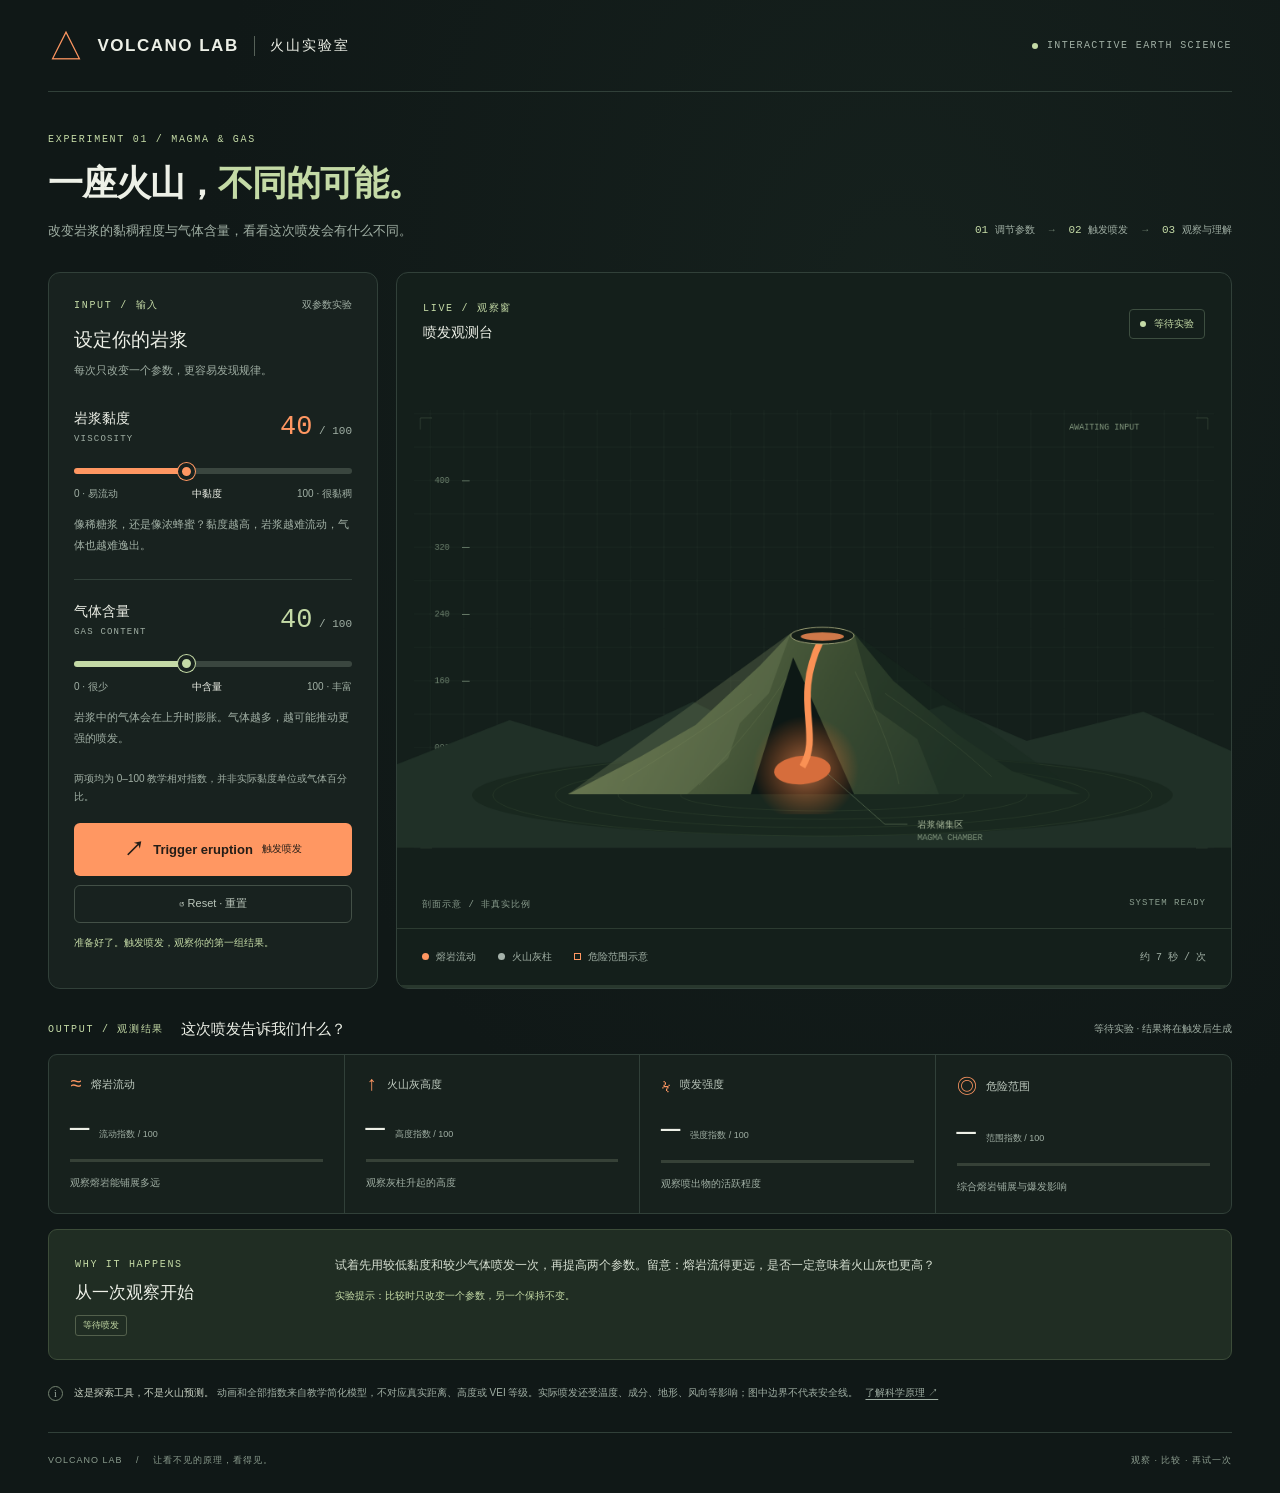
==== volcano-lab/index.html @ 0335bee0 "Add Volcano Lab prototype" ====
<!doctype html>
<html lang="zh-CN">
<head>
  <meta charset="utf-8">
  <meta name="viewport" content="width=device-width, initial-scale=1">
  <meta name="theme-color" content="#101817">
  <meta name="description" content="调节岩浆黏度与气体含量，观察一次属于你的火山实验。">
  <title>Volcano Lab｜火山实验室</title>
  <link rel="stylesheet" href="styles.css">
  <script src="js/model.js" defer></script>
  <script src="js/scene.js" defer></script>
  <script src="js/app.js" defer></script>
</head>
<body>
  <div class="shell">
    <header class="header">
      <a class="brand" href="./index.html" aria-label="Volcano Lab 首页"><span class="brand-icon" aria-hidden="true">△</span> VOLCANO LAB<span class="brand-divider"></span><span class="brand-cn">火山实验室</span></a>
      <span class="header-note"><i></i> INTERACTIVE EARTH SCIENCE</span>
    </header>
    <main>
      <section class="intro" aria-labelledby="page-title">
        <div><p class="eyebrow">EXPERIMENT 01 / MAGMA & GAS</p><h1 id="page-title">一座火山，<span>不同的可能。</span></h1><p class="lead">改变岩浆的黏稠程度与气体含量，看看这次喷发会有什么不同。</p></div>
        <p class="intro-index"><span>01</span> 调节参数 <b>→</b> <span>02</span> 触发喷发 <b>→</b> <span>03</span> 观察与理解</p>
      </section>
      <div class="lab-grid">
        <section class="controls panel" aria-labelledby="controls-title">
          <div class="section-heading"><span class="eyebrow">INPUT / 输入</span><span class="tiny">双参数实验</span></div>
          <h2 id="controls-title">设定你的岩浆</h2>
          <p class="control-intro">每次只改变一个参数，更容易发现规律。</p>
          <div class="parameter">
            <div class="parameter-top"><label for="viscosity">岩浆黏度 <small>VISCOSITY</small></label><output id="viscosity-value" for="viscosity">40<span> / 100</span></output></div>
            <input id="viscosity" type="range" min="0" max="100" step="1" value="40" aria-describedby="viscosity-help viscosity-scale">
            <div class="range-labels" id="viscosity-scale"><span>0 · 易流动</span><strong id="viscosity-level">中黏度</strong><span>100 · 很黏稠</span></div>
            <p class="help" id="viscosity-help">像稀糖浆，还是像浓蜂蜜？黏度越高，岩浆越难流动，气体也越难逸出。</p>
          </div>
          <div class="parameter gas-parameter">
            <div class="parameter-top"><label for="gas">气体含量 <small>GAS CONTENT</small></label><output id="gas-value" for="gas">40<span> / 100</span></output></div>
            <input id="gas" type="range" min="0" max="100" step="1" value="40" aria-describedby="gas-help gas-scale">
            <div class="range-labels" id="gas-scale"><span>0 · 很少</span><strong id="gas-level">中含量</strong><span>100 · 丰富</span></div>
            <p class="help" id="gas-help">岩浆中的气体会在上升时膨胀。气体越多，越可能推动更强的喷发。</p>
          </div>
          <p class="scale-note">两项均为 0–100 教学相对指数，并非实际黏度单位或气体百分比。</p>
          <div class="actions"><button id="trigger" class="trigger" type="button" aria-disabled="false"><span aria-hidden="true">↗</span> Trigger eruption <small>触发喷发</small></button><button id="reset" class="reset" type="button"><span aria-hidden="true">↺</span> Reset · 重置</button></div>
          <p id="notice" class="notice" role="status" aria-live="polite" aria-atomic="true">准备好了。触发喷发，观察你的第一组结果。</p>
        </section>
        <section class="observatory panel" aria-labelledby="scene-title">
          <div class="scene-top"><div><span class="eyebrow">LIVE / 观察窗</span><h2 id="scene-title">喷发观测台</h2></div><span id="phase" class="phase"><i></i> 等待实验</span></div>
          <div class="scene-frame"><canvas id="volcano" width="1000" height="580" role="img" aria-label="火山示意图。尚未喷发；触发后将在下方显示文字结果。">火山动画需要支持 Canvas 的浏览器；实验结果也会以文字显示。</canvas><div class="scene-caption"><span>剖面示意 / 非真实比例</span><span id="scene-state">SYSTEM READY</span></div></div>
          <div class="scene-legend"><span><i class="key lava-key"></i> 熔岩流动</span><span><i class="key ash-key"></i> 火山灰柱</span><span><i class="key risk-key"></i> 危险范围示意</span><span class="duration">约 7 秒 / 次</span></div>
          <div class="progress-track" role="progressbar" aria-label="喷发进度" aria-valuemin="0" aria-valuemax="100" aria-valuenow="0" id="progress"><span></span></div>
        </section>
      </div>
      <section class="results" aria-labelledby="results-title">
        <div class="results-heading"><div class="section-heading"><span class="eyebrow">OUTPUT / 观测结果</span><h2 id="results-title">这次喷发告诉我们什么？</h2></div><p id="result-context">等待实验 · 结果将在触发后生成</p></div>
        <div class="metrics">
          <article class="metric"><span class="metric-label"><i class="metric-symbol">≈</i> 熔岩流动</span><p><strong id="flow-result">—</strong><span id="flow-unit">流动指数 / 100</span></p><div class="meter"><span id="flow-meter"></span></div><small id="flow-description">观察熔岩能铺展多远</small></article>
          <article class="metric"><span class="metric-label"><i class="metric-symbol">↑</i> 火山灰高度</span><p><strong id="ash-result">—</strong><span>高度指数 / 100</span></p><div class="meter"><span id="ash-meter"></span></div><small id="ash-description">观察灰柱升起的高度</small></article>
          <article class="metric"><span class="metric-label"><i class="metric-symbol">ϟ</i> 喷发强度</span><p><strong id="intensity-result">—</strong><span>强度指数 / 100</span></p><div class="meter"><span id="intensity-meter"></span></div><small id="intensity-description">观察喷出物的活跃程度</small></article>
          <article class="metric"><span class="metric-label"><i class="metric-symbol">◎</i> 危险范围</span><p><strong id="hazard-result">—</strong><span>范围指数 / 100</span></p><div class="meter"><span id="hazard-meter"></span></div><small id="hazard-description">综合熔岩铺展与爆发影响</small></article>
        </div>
        <article class="explanation" aria-labelledby="explanation-title"><div class="explanation-label"><span class="eyebrow">WHY IT HAPPENS</span><h3 id="explanation-title">从一次观察开始</h3><span id="style-badge" class="style-badge">等待喷发</span></div><div class="explanation-copy"><p id="explanation-text">试着先用较低黏度和较少气体喷发一次，再提高两个参数。留意：熔岩流得更远，是否一定意味着火山灰也更高？</p><p id="next-experiment" class="next-experiment">实验提示：比较时只改变一个参数，另一个保持不变。</p></div></article>
      </section>
      <aside class="model-note"><span class="note-icon" aria-hidden="true">i</span><p><strong>这是探索工具，不是火山预测。</strong> 动画和全部指数来自教学简化模型，不对应真实距离、高度或 VEI 等级。实际喷发还受温度、成分、地形、风向等影响；图中边界不代表安全线。<a href="https://www.usgs.gov/faqs/how-do-volcanoes-erupt" target="_blank" rel="noopener noreferrer">了解科学原理 ↗</a></p></aside>
      <noscript><p class="noscript">请启用 JavaScript 后进行实验。此页面无需联网或安装依赖。</p></noscript>
    </main>
    <footer><span>VOLCANO LAB <span class="footer-dot">/</span> 让看不见的原理，看得见。</span><span>观察 · 比较 · 再试一次</span></footer>
  </div>
</body>
</html>
---- volcano-lab/styles.css ----
@charset "UTF-8";
:root{color-scheme:dark;--bg:#101817;--panel:#18221f;--border:#314039;--text:#edf0e7;--muted:#a0afa4;--orange:#ff9762;--green:#c4daa6;--mono:Consolas,"SFMono-Regular",monospace;font-family:Inter,"Segoe UI","Microsoft YaHei",sans-serif;color:var(--text);background:var(--bg)}
*{box-sizing:border-box}body{margin:0;background:radial-gradient(ellipse at 70% 20%,#20322955,transparent 55%)}button,input,a{-webkit-tap-highlight-color:transparent}button,input{font:inherit}button{cursor:pointer}a{color:inherit}button:focus-visible,input:focus-visible,a:focus-visible{outline:3px solid var(--green);outline-offset:5px}.shell{max-width:1440px;margin:auto;padding:0 48px}.header{height:92px;display:flex;align-items:center;justify-content:space-between;border-bottom:1px solid var(--border)}.brand{text-decoration:none;display:flex;align-items:center;gap:12px;font-size:17px;letter-spacing:1.5px;font-weight:750}.brand-icon{font-size:36px;color:var(--orange);font-weight:400;line-height:1}.brand-divider{height:20px;width:1px;background:#566158;margin:0 3px}.brand-cn{font-size:14px;font-weight:400;letter-spacing:2px}.header-note{font:10px var(--mono);letter-spacing:1.4px;color:var(--muted);display:flex;align-items:center;gap:9px}.header-note i,.phase i{width:6px;height:6px;background:var(--green);border-radius:50%;display:inline-block}.intro{padding:42px 0 30px;display:flex;justify-content:space-between;align-items:flex-end;gap:20px}.eyebrow{font:10px var(--mono);letter-spacing:1.7px;color:var(--green);margin:0}h1{font-size:clamp(27px,2.7vw,39px);font-weight:600;letter-spacing:-1px;margin:16px 0 12px}h1 span{color:var(--green)}.lead{font-size:13px;color:var(--muted);margin:0;line-height:1.8}.intro-index{white-space:nowrap;font-size:10px;color:var(--muted);margin:0 0 5px}.intro-index span{font:11px var(--mono);color:var(--green);margin-right:4px}.intro-index b{font-weight:400;margin:0 9px;color:#6a7c6c}.lab-grid{display:grid;grid-template-columns:330px minmax(0,1fr);gap:18px}.panel{border:1px solid var(--border);border-radius:12px;background:var(--panel);overflow:hidden}.controls{padding:25px 25px 18px}.section-heading{display:flex;justify-content:space-between;align-items:center;gap:12px}.tiny{font-size:10px;color:var(--muted)}h2{font-size:19px;font-weight:550;margin:15px 0 8px}.control-intro{font-size:11px;color:var(--muted);line-height:1.7;margin:0}.parameter{margin-top:30px}.parameter-top{display:flex;justify-content:space-between;align-items:center;gap:10px}label{font-size:14px}label small{display:block;font:9px var(--mono);letter-spacing:1.2px;color:var(--muted);margin-top:6px}output{font:27px var(--mono);color:var(--orange)}output span{font-size:11px;color:var(--muted)}input[type=range]{width:100%;height:6px;appearance:none;background:linear-gradient(to right,var(--orange) 0%,var(--orange) var(--value,40%),#3a463f var(--value,40%),#3a463f 100%);border-radius:10px;display:block;margin:24px 0 13px;cursor:pointer}input[type=range]::-webkit-slider-thumb{appearance:none;width:17px;height:17px;border:4px solid var(--panel);border-radius:50%;background:var(--orange);box-shadow:0 0 0 1px var(--orange)}input[type=range]::-moz-range-thumb{width:10px;height:10px;border:3px solid var(--panel);border-radius:50%;background:var(--orange);box-shadow:0 0 0 1px var(--orange)}.range-labels{display:flex;justify-content:space-between;gap:5px;font-size:10px;color:var(--muted)}.range-labels strong{font-weight:400;color:var(--text)}.help{font-size:11px;line-height:1.9;color:var(--muted);margin:13px 0 0}.gas-parameter{padding-top:23px;margin-top:23px;border-top:1px solid var(--border)}.gas-parameter output{color:var(--green)}.gas-parameter input{background:linear-gradient(to right,var(--green) 0%,var(--green) var(--value,40%),#3a463f var(--value,40%),#3a463f 100%)}.gas-parameter input::-webkit-slider-thumb{background:var(--green);box-shadow:0 0 0 1px var(--green)}.gas-parameter input::-moz-range-thumb{background:var(--green);box-shadow:0 0 0 1px var(--green)}input:disabled{opacity:.55;cursor:not-allowed}.scale-note{font-size:10px;color:var(--muted);line-height:1.8;margin:21px 0 17px}.actions{display:grid;gap:9px}.trigger{display:flex;align-items:center;justify-content:center;gap:9px;padding:13px 9px;border:0;border-radius:6px;background:var(--orange);color:#241d17;font-size:13px;font-weight:650;min-height:46px;transition:background .2s}.trigger:hover{background:#ffad83}.trigger>span{font-size:20px}.trigger small{font-size:10px;font-weight:500}.trigger[aria-disabled=true]{background:#5b5747;color:#ede6ce;cursor:wait}.reset{background:transparent;border:1px solid #435047;border-radius:6px;color:#bac6bb;padding:10px;font-size:11px;min-height:38px}.reset:hover{background:#24332b}.notice{font-size:10px;line-height:1.8;min-height:36px;color:var(--green);margin:11px 0 0}.observatory{display:flex;flex-direction:column;background:#141f1b}.scene-top{padding:24px 26px 0;display:flex;justify-content:space-between;align-items:center;gap:12px}.scene-top h2{font-size:14px;margin-top:9px}.phase{display:flex;align-items:center;gap:8px;font-size:10px;padding:7px 10px;border:1px solid #3d4e40;border-radius:4px;color:var(--green);white-space:nowrap}.phase.running{color:var(--orange);border-color:#79563e}.phase.running i{background:var(--orange)}.scene-frame{position:relative;flex:1;display:flex;align-items:center;min-height:355px;overflow:hidden}canvas{width:100%;height:auto;display:block;aspect-ratio:1000/580}.scene-caption{position:absolute;bottom:17px;left:25px;right:25px;display:flex;justify-content:space-between;gap:10px;font:9px var(--mono);letter-spacing:1px;color:#8a9d8e;pointer-events:none}.scene-legend{display:flex;gap:22px;align-items:center;padding:21px 25px;border-top:1px solid #2c3b31;font-size:10px;color:var(--muted);flex-wrap:wrap}.scene-legend>span{display:flex;align-items:center;gap:7px}.key{width:7px;height:7px;background:var(--orange);border-radius:50%}.ash-key{background:#a5b2aa}.risk-key{border:1px solid var(--orange);background:transparent;border-radius:0}.scene-legend .duration{margin-left:auto;font:10px var(--mono)}.progress-track{height:3px;background:#28372d}.progress-track>span{display:block;background:var(--orange);height:100%;width:0}.results{margin-top:31px}.results-heading{display:flex;align-items:center;justify-content:space-between;gap:16px;margin-bottom:15px}.results-heading .section-heading{gap:17px}.results-heading h2{font-size:15px;margin:0}.results-heading>p{font-size:10px;color:var(--muted);margin:0}.metrics{display:grid;grid-template-columns:repeat(4,minmax(0,1fr));border:1px solid var(--border);border-radius:9px;overflow:hidden;background:#17211d}.metric{padding:18px 21px;border-right:1px solid var(--border)}.metric:last-child{border-right:0}.metric-label{font-size:11px;color:#bdc9be;display:flex;align-items:center;gap:9px}.metric-symbol{font:20px var(--mono);color:var(--orange);font-style:normal}.metric p{display:flex;align-items:baseline;gap:11px;margin:14px 0 12px}.metric p strong{font:32px var(--mono);letter-spacing:-1px}.metric p span{font-size:9px;color:var(--muted)}.meter{height:3px;background:#364137;margin-bottom:10px}.meter>span{height:100%;display:block;background:var(--green);width:0;transition:width .5s}.metric:first-child .meter>span{background:var(--orange)}.metric small{font-size:10px;color:var(--muted);line-height:1.7}.explanation{display:grid;grid-template-columns:235px 1fr;padding:23px 26px;background:#202d23;border:1px solid #3c4c39;border-radius:9px;gap:25px;margin-top:15px}.explanation h3{font-size:17px;font-weight:500;margin:10px 0}.style-badge{font-size:9px;border:1px solid #53604c;color:var(--green);padding:3px 7px;display:inline-block;border-radius:3px}.explanation-copy p{font-size:12px;line-height:2;margin:0;color:#d7e0d2}.explanation-copy .next-experiment{font-size:10px;color:var(--green);margin-top:9px}.model-note{display:flex;align-items:flex-start;gap:11px;margin:23px 0 30px;color:var(--muted)}.note-icon{display:inline-flex;align-items:center;justify-content:center;width:15px;height:15px;border:1px solid #738270;border-radius:50%;font:10px Georgia;flex-shrink:0;margin-top:3px}.model-note p{font-size:10px;line-height:1.9;margin:0}.model-note strong{font-weight:500;color:#cad3c5}.model-note a{text-underline-offset:3px;white-space:nowrap;margin-left:7px}footer{display:flex;justify-content:space-between;gap:20px;border-top:1px solid var(--border);padding:21px 0 28px;font-size:9px;letter-spacing:1px;color:#8b9c8e}.footer-dot{margin:0 10px}.noscript{padding:15px;color:var(--orange)}
@media(min-width:1450px){.intro{padding-top:50px}.lab-grid{grid-template-columns:345px minmax(0,1fr)}}
@media(max-width:1100px){.shell{padding:0 28px}.intro{display:block}.intro-index{margin-top:20px}.lab-grid{grid-template-columns:310px minmax(0,1fr)}.scene-legend{gap:12px;padding:18px}.scene-legend .duration{display:none}.results-heading{align-items:flex-start}.results-heading .section-heading{display:block}.results-heading h2{margin-top:8px}.metric{padding:17px 15px}.metric p{gap:7px;flex-wrap:wrap}.metric p span{font-size:8px}}
@media(max-width:760px){.shell{padding:0 18px}.header{height:74px}.header-note{display:none}.brand{font-size:14px;gap:8px}.brand-cn{font-size:12px}.intro{padding:28px 0 24px}h1{font-size:29px}.lead{font-size:12px}.lab-grid{grid-template-columns:1fr}.controls{padding:23px}.parameter{margin-top:25px}.scene-top{padding:22px 20px 0}.scene-frame{min-height:255px}.scene-caption{left:18px;right:18px;font-size:8px;bottom:10px}.metrics{grid-template-columns:1fr 1fr}.metric:nth-child(2){border-right:0}.metric:nth-child(-n+2){border-bottom:1px solid var(--border)}.metric p span{font-size:9px}.results-heading{display:block}.results-heading>p{margin-top:10px}.explanation{grid-template-columns:1fr;gap:15px;padding:22px}.explanation h3{display:inline-block;margin-right:10px}.explanation-label .eyebrow{display:block}.scene-legend{gap:16px;font-size:9px}footer{font-size:8px;letter-spacing:0}footer>span:last-child{display:none}.intro-index{font-size:9px}.intro-index b{margin:0 7px}}
@media(prefers-reduced-motion:reduce){*,*::before,*::after{scroll-behavior:auto!important;transition:none!important}}
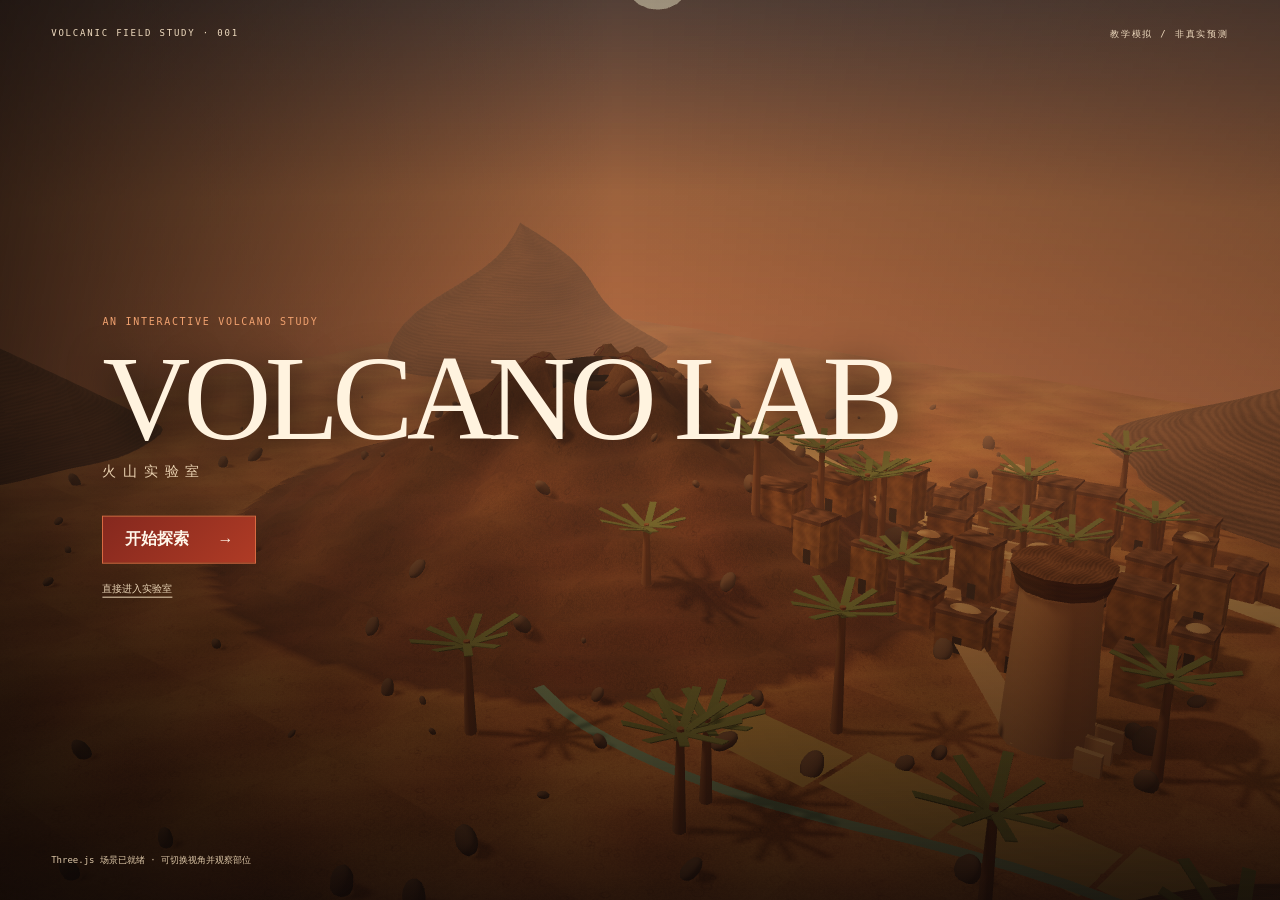
==== commit d532258c: "Fix eruption controls and refine Volcano Lab 3D scene" ====
--- a/volcano-lab/index.html
+++ b/volcano-lab/index.html
@@ -3,67 +3,33 @@
 <head>
   <meta charset="utf-8">
   <meta name="viewport" content="width=device-width, initial-scale=1">
-  <meta name="theme-color" content="#101817">
-  <meta name="description" content="调节岩浆黏度与气体含量，观察一次属于你的火山实验。">
-  <title>Volcano Lab｜火山实验室</title>
-  <link rel="stylesheet" href="styles.css">
+  <meta name="theme-color" content="#191817">
+  <meta name="description" content="调节岩浆黏度与气体含量，观察火山喷发的不同可能。">
+  <title>VOLCANO LAB｜火山实验室</title>
+  <link rel="stylesheet" href="styles-v2.css">
+  <link rel="stylesheet" href="cinematic-v2.css">
+  <script src="../three.min.js" defer></script>
   <script src="js/model.js" defer></script>
   <script src="js/scene.js" defer></script>
-  <script src="js/app.js" defer></script>
+  <script src="js/three-scene.js" defer></script>
+  <script src="js/observer.js" defer></script>
+  <script src="js/story-v2.js" defer></script>
 </head>
-<body>
-  <div class="shell">
-    <header class="header">
-      <a class="brand" href="./index.html" aria-label="Volcano Lab 首页"><span class="brand-icon" aria-hidden="true">△</span> VOLCANO LAB<span class="brand-divider"></span><span class="brand-cn">火山实验室</span></a>
-      <span class="header-note"><i></i> INTERACTIVE EARTH SCIENCE</span>
-    </header>
-    <main>
-      <section class="intro" aria-labelledby="page-title">
-        <div><p class="eyebrow">EXPERIMENT 01 / MAGMA & GAS</p><h1 id="page-title">一座火山，<span>不同的可能。</span></h1><p class="lead">改变岩浆的黏稠程度与气体含量，看看这次喷发会有什么不同。</p></div>
-        <p class="intro-index"><span>01</span> 调节参数 <b>→</b> <span>02</span> 触发喷发 <b>→</b> <span>03</span> 观察与理解</p>
-      </section>
-      <div class="lab-grid">
-        <section class="controls panel" aria-labelledby="controls-title">
-          <div class="section-heading"><span class="eyebrow">INPUT / 输入</span><span class="tiny">双参数实验</span></div>
-          <h2 id="controls-title">设定你的岩浆</h2>
-          <p class="control-intro">每次只改变一个参数，更容易发现规律。</p>
-          <div class="parameter">
-            <div class="parameter-top"><label for="viscosity">岩浆黏度 <small>VISCOSITY</small></label><output id="viscosity-value" for="viscosity">40<span> / 100</span></output></div>
-            <input id="viscosity" type="range" min="0" max="100" step="1" value="40" aria-describedby="viscosity-help viscosity-scale">
-            <div class="range-labels" id="viscosity-scale"><span>0 · 易流动</span><strong id="viscosity-level">中黏度</strong><span>100 · 很黏稠</span></div>
-            <p class="help" id="viscosity-help">像稀糖浆，还是像浓蜂蜜？黏度越高，岩浆越难流动，气体也越难逸出。</p>
-          </div>
-          <div class="parameter gas-parameter">
-            <div class="parameter-top"><label for="gas">气体含量 <small>GAS CONTENT</small></label><output id="gas-value" for="gas">40<span> / 100</span></output></div>
-            <input id="gas" type="range" min="0" max="100" step="1" value="40" aria-describedby="gas-help gas-scale">
-            <div class="range-labels" id="gas-scale"><span>0 · 很少</span><strong id="gas-level">中含量</strong><span>100 · 丰富</span></div>
-            <p class="help" id="gas-help">岩浆中的气体会在上升时膨胀。气体越多，越可能推动更强的喷发。</p>
-          </div>
-          <p class="scale-note">两项均为 0–100 教学相对指数，并非实际黏度单位或气体百分比。</p>
-          <div class="actions"><button id="trigger" class="trigger" type="button" aria-disabled="false"><span aria-hidden="true">↗</span> Trigger eruption <small>触发喷发</small></button><button id="reset" class="reset" type="button"><span aria-hidden="true">↺</span> Reset · 重置</button></div>
-          <p id="notice" class="notice" role="status" aria-live="polite" aria-atomic="true">准备好了。触发喷发，观察你的第一组结果。</p>
-        </section>
-        <section class="observatory panel" aria-labelledby="scene-title">
-          <div class="scene-top"><div><span class="eyebrow">LIVE / 观察窗</span><h2 id="scene-title">喷发观测台</h2></div><span id="phase" class="phase"><i></i> 等待实验</span></div>
-          <div class="scene-frame"><canvas id="volcano" width="1000" height="580" role="img" aria-label="火山示意图。尚未喷发；触发后将在下方显示文字结果。">火山动画需要支持 Canvas 的浏览器；实验结果也会以文字显示。</canvas><div class="scene-caption"><span>剖面示意 / 非真实比例</span><span id="scene-state">SYSTEM READY</span></div></div>
-          <div class="scene-legend"><span><i class="key lava-key"></i> 熔岩流动</span><span><i class="key ash-key"></i> 火山灰柱</span><span><i class="key risk-key"></i> 危险范围示意</span><span class="duration">约 7 秒 / 次</span></div>
-          <div class="progress-track" role="progressbar" aria-label="喷发进度" aria-valuemin="0" aria-valuemax="100" aria-valuenow="0" id="progress"><span></span></div>
-        </section>
-      </div>
-      <section class="results" aria-labelledby="results-title">
-        <div class="results-heading"><div class="section-heading"><span class="eyebrow">OUTPUT / 观测结果</span><h2 id="results-title">这次喷发告诉我们什么？</h2></div><p id="result-context">等待实验 · 结果将在触发后生成</p></div>
-        <div class="metrics">
-          <article class="metric"><span class="metric-label"><i class="metric-symbol">≈</i> 熔岩流动</span><p><strong id="flow-result">—</strong><span id="flow-unit">流动指数 / 100</span></p><div class="meter"><span id="flow-meter"></span></div><small id="flow-description">观察熔岩能铺展多远</small></article>
-          <article class="metric"><span class="metric-label"><i class="metric-symbol">↑</i> 火山灰高度</span><p><strong id="ash-result">—</strong><span>高度指数 / 100</span></p><div class="meter"><span id="ash-meter"></span></div><small id="ash-description">观察灰柱升起的高度</small></article>
-          <article class="metric"><span class="metric-label"><i class="metric-symbol">ϟ</i> 喷发强度</span><p><strong id="intensity-result">—</strong><span>强度指数 / 100</span></p><div class="meter"><span id="intensity-meter"></span></div><small id="intensity-description">观察喷出物的活跃程度</small></article>
-          <article class="metric"><span class="metric-label"><i class="metric-symbol">◎</i> 危险范围</span><p><strong id="hazard-result">—</strong><span>范围指数 / 100</span></p><div class="meter"><span id="hazard-meter"></span></div><small id="hazard-description">综合熔岩铺展与爆发影响</small></article>
-        </div>
-        <article class="explanation" aria-labelledby="explanation-title"><div class="explanation-label"><span class="eyebrow">WHY IT HAPPENS</span><h3 id="explanation-title">从一次观察开始</h3><span id="style-badge" class="style-badge">等待喷发</span></div><div class="explanation-copy"><p id="explanation-text">试着先用较低黏度和较少气体喷发一次，再提高两个参数。留意：熔岩流得更远，是否一定意味着火山灰也更高？</p><p id="next-experiment" class="next-experiment">实验提示：比较时只改变一个参数，另一个保持不变。</p></div></article>
-      </section>
-      <aside class="model-note"><span class="note-icon" aria-hidden="true">i</span><p><strong>这是探索工具，不是火山预测。</strong> 动画和全部指数来自教学简化模型，不对应真实距离、高度或 VEI 等级。实际喷发还受温度、成分、地形、风向等影响；图中边界不代表安全线。<a href="https://www.usgs.gov/faqs/how-do-volcanoes-erupt" target="_blank" rel="noopener noreferrer">了解科学原理 ↗</a></p></aside>
-      <noscript><p class="noscript">请启用 JavaScript 后进行实验。此页面无需联网或安装依赖。</p></noscript>
-    </main>
-    <footer><span>VOLCANO LAB <span class="footer-dot">/</span> 让看不见的原理，看得见。</span><span>观察 · 比较 · 再试一次</span></footer>
-  </div>
+<body class="journey-page">
+  <main class="journey-shell">
+    <section id="opening" class="opening" aria-labelledby="opening-title">
+      <div class="opening-scene scene-frame"><canvas id="opening-volcano" width="1600" height="900" role="img" aria-label="暖色天空下的火山、山脚聚落和远山三维场景"></canvas><div class="opening-vignette" aria-hidden="true"></div></div>
+      <header class="opening-header"><span>VOLCANIC FIELD STUDY · 001</span><span>教学模拟 / 非真实预测</span></header>
+      <div class="opening-content"><p class="eyebrow">AN INTERACTIVE VOLCANO STUDY</p><h1 id="opening-title">VOLCANO LAB</h1><p class="opening-cn">火山实验室</p><button id="start-exploring" class="explore-button" type="button">开始探索 <span aria-hidden="true">→</span></button><a class="skip-link" href="lab.html">直接进入实验室</a></div>
+      <p id="opening-render-status" class="opening-status" role="status">正在准备完整三维场景…</p>
+    </section>
+    <section id="cinematic" class="cinematic" hidden aria-label="火山知识介绍">
+      <header class="cinematic-header"><a class="brand" href="index.html"><span aria-hidden="true">▲</span> VOLCANO LAB</a><p><span id="tour-label">SCENE TOUR</span><small id="camera-readout">全景环绕</small></p><button id="skip-intro" class="quiet-button" type="button" title="跳过镜头和知识介绍，直接进入实验室">跳过介绍</button></header>
+      <div class="cinematic-stage scene-frame"><canvas id="cinematic-volcano" width="1600" height="900" role="img" aria-label="镜头正在围绕火山聚落移动"></canvas><div class="cinematic-vignette" aria-hidden="true"></div><div id="shot-caption" class="shot-caption" aria-live="polite">正在建立全景…</div><span class="scene-disclaimer">程序生成场景 · 非真实比例</span></div>
+      <p id="cinematic-status" class="sr-status" role="status">三维场景载入中</p>
+      <section id="cg-dialogue" class="cg-dialogue" hidden aria-labelledby="dialogue-title"><div class="speaker"><span aria-hidden="true">VL</span><div><strong>火山观测员</strong><small>FIELD NOTES</small></div></div><div class="dialogue-copy" aria-live="polite" aria-atomic="true"><p id="chapter-tag" class="eyebrow"></p><h2 id="dialogue-title" tabindex="-1"></h2><p id="dialogue-text"></p></div><div class="dialogue-actions"><span id="dialogue-progress">01 / 05</span><button id="skip-lesson" class="quiet-button" type="button" title="跳过余下文字介绍并进入参数实验">跳过介绍</button><button id="continue-dialogue" class="explore-button" type="button">继续 →</button></div></section>
+    </section>
+    <noscript><p class="noscript">请启用 JavaScript 查看场景与实验。<a href="lab.html">直接进入实验室</a></p></noscript>
+  </main>
 </body>
 </html>
--- a/volcano-lab/styles-v2.css
+++ b/volcano-lab/styles-v2.css
@@ -0,0 +1,11 @@
+@charset "UTF-8";
+:root{color-scheme:dark;--ink:#17100b;--charcoal:#251914;--brown:#3a271e;--brown-2:#513528;--sand:#d7bc92;--sand-light:#f2dfbd;--muted:#c2ad8f;--red:#7c251c;--red-bright:#a63b27;--magma:#ff7a25;--line:#6f503c;--panel:#261a14;--mono:Consolas,"SFMono-Regular",monospace;font-family:Inter,"Segoe UI","Microsoft YaHei",sans-serif;color:#f8ead2;background:var(--ink)}
+*{box-sizing:border-box}html{scroll-behavior:smooth}body{margin:0;background:linear-gradient(180deg,#18100b,#2a1911 58%,#17100b);color:#f8ead2}button,input,a{-webkit-tap-highlight-color:transparent}button,input{font:inherit}button{cursor:pointer}a{color:inherit}button:focus-visible,input:focus-visible,a:focus-visible{outline:3px solid #ffad6f;outline-offset:3px}[hidden]{display:none!important}.shell{max-width:1640px;margin:auto;padding:0 clamp(18px,3vw,50px)}
+.header{min-height:78px;display:flex;align-items:center;justify-content:space-between;gap:24px;border-bottom:1px solid #624331}.brand{text-decoration:none;display:flex;align-items:center;gap:10px;font-weight:750;letter-spacing:1.5px}.brand-icon{font-size:28px;color:var(--magma)}.brand-divider{height:19px;width:1px;background:#72523e}.brand-cn{font-size:13px;font-weight:500;color:#d4bea0}.lab-nav{display:flex;gap:18px;font-size:11px;color:#dfc9a8}.lab-nav a{text-underline-offset:5px}.intro{padding:30px 0 25px;display:flex;align-items:flex-end;justify-content:space-between;gap:25px}.eyebrow{font:10px var(--mono);letter-spacing:1.7px;color:#f0a16f;margin:0}.intro h1{font:500 clamp(28px,3.2vw,48px)/1.08 Georgia,"Microsoft YaHei",serif;margin:11px 0 9px;letter-spacing:-1px}.intro h1 span{color:#f3af77}.lead{margin:0;color:#dec9ab;font-size:13px;line-height:1.75}.intro-index{font:10px var(--mono);color:#c7af8f}.intro-index span{color:#ff9a56}.intro-index b{color:#8e6850;margin:0 8px}
+.lab-grid{display:grid;grid-template-columns:minmax(270px,28%) minmax(0,72%);gap:22px;align-items:stretch}.panel{background:rgba(38,26,20,.95);border:1px solid #604332;box-shadow:0 18px 55px #0005}.controls{padding:22px 21px;min-width:0}.section-heading{display:flex;align-items:center;justify-content:space-between;gap:12px}.tiny{font-size:10px;color:#c9b392}.controls h2{font-size:20px;margin:13px 0 7px}.control-intro{font-size:11px;color:#d8c4a6;line-height:1.7;margin:0}.parameter{margin-top:25px}.parameter+.parameter{padding-top:21px;border-top:1px solid #604332}.parameter-top{display:flex;align-items:flex-start;justify-content:space-between;gap:10px}.parameter label{font-weight:650;font-size:14px}.parameter label small{display:block;font:9px var(--mono);letter-spacing:1.2px;color:#c3aa88;margin-top:4px}.parameter output{font:27px var(--mono);color:#ff8a36}.parameter output span{font-size:10px;color:#bda684}input[type=range]{width:100%;height:5px;appearance:none;background:linear-gradient(90deg,#b73520 0,#ff7a25 var(--value,40%),#5a4132 var(--value,40%));border-radius:10px;margin:21px 0 11px}input[type=range]::-webkit-slider-thumb{appearance:none;width:18px;height:18px;border-radius:50%;border:4px solid #211611;background:#ffab69;box-shadow:0 0 0 1px #ffad72}input[type=range]::-moz-range-thumb{width:11px;height:11px;border-radius:50%;border:4px solid #211611;background:#ffab69}.range-labels{display:flex;justify-content:space-between;gap:6px;font-size:9px;color:#bea785}.range-labels strong{color:#f1ddbe;font-weight:600}.help{font-size:10px;line-height:1.75;color:#d0ba9a;margin:11px 0 0}.scale-note{font-size:9px;line-height:1.65;color:#cbb392;margin:17px 0 13px}.comparison-presets{display:grid;grid-template-columns:1fr 1fr;gap:7px;margin-bottom:13px}.comparison-presets button,.view-buttons button,.part-buttons button{min-height:38px;border:1px solid #805640;background:#352219;color:#f0dcc0;padding:8px 10px;font-size:10px}.comparison-presets button:hover,.view-buttons button:hover,.part-buttons button:hover{border-color:#d17b52;background:#493025}.comparison-presets button:disabled{opacity:.45;cursor:not-allowed}.actions{display:grid;gap:8px}.trigger{min-height:48px;border:1px solid #ff9c5d;background:linear-gradient(135deg,#8b281e,#b33a25);color:#fff7eb;font-weight:750;letter-spacing:.02em}.trigger span{font-size:19px}.trigger small{font-size:9px;font-weight:500;margin-left:5px}.trigger[aria-disabled=true]{background:#4b382d;border-color:#745746;color:#cbb69a;cursor:wait}.reset{min-height:39px;background:transparent;border:1px solid #75523f;color:#e8d3b4}.reset:hover{background:#37251d}.notice{min-height:38px;font-size:10px;line-height:1.7;color:#ffc08e;margin:10px 0 0}
+.observatory{min-width:0;display:flex;flex-direction:column;background:#18110d}.scene-top{display:flex;align-items:center;justify-content:space-between;padding:17px 20px 13px;gap:15px}.scene-top h2{font-size:15px;margin:6px 0 0}.phase{display:inline-flex;align-items:center;gap:8px;font-size:10px;color:#edd7b8;border:1px solid #765541;padding:7px 9px}.phase i{width:7px;height:7px;border-radius:50%;background:#c69a5e}.phase.running{color:#ffaf71;border-color:#b6492e}.phase.running i{background:#ff6426;box-shadow:0 0 12px #ff5b22}.scene-frame{position:relative;isolation:isolate;overflow:hidden;background:linear-gradient(#b87b54,#6c4c37 55%,#35231a)}.observatory .scene-frame{height:clamp(420px,61vh,720px);min-height:420px}.scene-frame canvas,.scene-frame .webgl-scene{position:absolute;inset:0;width:100%;height:100%;display:block;aspect-ratio:auto}.scene-caption{position:absolute;z-index:3;left:16px;right:16px;bottom:12px;display:flex;justify-content:space-between;gap:12px;font:8px var(--mono);letter-spacing:1px;color:#fff1dc;text-shadow:0 2px 8px #000}.camera-notice{position:absolute;z-index:4;top:16px;left:50%;transform:translate(-50%,-8px);opacity:0;padding:8px 13px;background:#21150dd9;border:1px solid #b56a43;color:#ffe6c7;font-size:11px;pointer-events:none;transition:.25s}.camera-notice.visible{opacity:1;transform:translate(-50%,0)}.render-status{margin:0;padding:8px 18px;font-size:10px;line-height:1.6;color:#f0c394;background:#211610}.render-status.is-fallback{color:#ffb38a}.static-volcano{position:absolute;inset:0;display:grid;place-content:center;text-align:center;background:radial-gradient(ellipse,#6c3d25,#1c120d);color:#ffd1a6}.static-volcano strong{font-size:90px}.static-volcano p{max-width:330px;font-size:12px;line-height:1.8}
+.observation-tools{display:grid;grid-template-columns:1fr 1.2fr;gap:10px 20px;padding:13px 18px 11px;border-top:1px solid #533728;background:#201510}.tool-block{min-width:0}.observation-title{font-size:11px;color:#f8dec0;margin:0 0 3px}.tool-help{font-size:9px;color:#baa183;margin:0 0 7px;line-height:1.5}.view-buttons,.part-buttons{display:flex;flex-wrap:wrap;gap:6px}.view-buttons button,.part-buttons button{min-height:34px;padding:7px 11px;background:transparent}.view-buttons button[aria-pressed=true],.part-buttons button[aria-pressed=true]{background:#85281e;color:#fff;border-color:#d46a45;box-shadow:inset 0 0 0 1px #ff9d66}.gesture-note{grid-column:1/-1;font-size:9px;color:#c8ae8d;margin:1px 0 0}.part-description{grid-column:1/-1;margin:0;min-height:35px;padding-left:10px;border-left:2px solid #9b3624;color:#e9d4b7;font-size:10px;line-height:1.7}.scene-legend{display:flex;align-items:center;gap:20px;flex-wrap:wrap;padding:12px 18px;border-top:1px solid #533728;font-size:9px;color:#d6bea0}.scene-legend span{display:flex;align-items:center;gap:7px}.scene-legend .duration{margin-left:auto}.key{width:8px;height:8px;border-radius:50%;background:#ff6b20}.ash-key{background:#a39b92}.ejecta-key{background:#bd3d24;box-shadow:0 0 7px #ff7a25}.progress-track{height:3px;background:#39251c}.progress-track span{display:block;height:100%;width:0;background:linear-gradient(90deg,#8f281d,#ff8b34)}
+.results{margin-top:25px;overflow:hidden;transition:opacity .45s,transform .45s,max-height .8s}.results[data-revealed=false]{max-height:0;opacity:0;transform:translateY(18px);margin-top:0;pointer-events:none}.results[data-revealed=true]{max-height:1200px;opacity:1;transform:none}.results-heading{display:flex;align-items:flex-end;justify-content:space-between;gap:20px;margin-bottom:12px}.results-heading h2{font-size:19px;margin:7px 0 0}.results-heading>p{font-size:10px;color:#ccb595}.metrics{display:grid;grid-template-columns:repeat(4,1fr);border-top:2px solid #9b3122;background:#231711}.metric{padding:17px;border-right:1px solid #5a3b2c}.metric:last-child{border-right:0}.metric-label{font-size:10px;color:#ead5b9}.metric-symbol{font-style:normal;color:#ff8d3b;font:18px var(--mono);margin-right:6px}.metric p{display:flex;align-items:baseline;gap:8px;margin:12px 0 9px}.metric strong{font:30px var(--mono);color:#fff0dc}.metric p span,.metric small{font-size:9px;color:#c7ae8d;line-height:1.5}.meter{height:3px;background:#56392a;margin-bottom:8px}.meter span{display:block;height:100%;width:0;background:#ed6a29;transition:width .5s}.explanation{display:grid;grid-template-columns:230px 1fr;gap:24px;padding:22px;background:#3a2419;border-left:3px solid #a23425}.explanation h3{font-size:17px;margin:8px 0}.style-badge{display:inline-block;border:1px solid #aa573c;color:#ffc496;padding:4px 7px;font-size:9px}.explanation-copy p{font-size:12px;line-height:1.9;color:#f0dfc6;margin:0}.explanation-copy .next-experiment{margin-top:8px;color:#ffb178;font-size:10px}.history-card{margin-top:18px;display:grid;grid-template-columns:210px 1fr;gap:25px;padding:23px;background:#2b1c15;border:1px solid #674635;border-top:3px solid #912e20}.history-card h2{font-size:17px}.history-card .history-year{font:31px Georgia;color:#e59660}.history-card h3{font-size:20px;margin:0 0 10px}.history-card p{font-size:11px;line-height:1.8;color:#e2ceb1}.history-similarity{padding-left:11px;border-left:2px solid #be4a2e;color:#ffc297!important}.history-card a{color:#ffb67e;text-underline-offset:4px}.history-caveat{font-size:9px!important;color:#bfa98b!important}.model-note{display:flex;gap:10px;padding:15px 0 24px;color:#c9b393}.model-note p{font-size:10px;line-height:1.8;margin:0}.model-note strong{color:#f4dfc2}.model-note a{color:#ffb079}.note-icon{display:grid;place-items:center;width:17px;height:17px;border:1px solid #8f674e;border-radius:50%;font:10px Georgia;flex:0 0 auto}footer{display:flex;justify-content:space-between;border-top:1px solid #563929;padding:18px 0 25px;color:#9f876d;font-size:9px;letter-spacing:1px}.noscript{padding:20px;color:#ffc08e}
+@media(max-width:1080px){.lab-grid{grid-template-columns:minmax(245px,32%) minmax(0,68%)}.observatory .scene-frame{height:56vh}.observation-tools{grid-template-columns:1fr}.gesture-note,.part-description{grid-column:1}.metrics{grid-template-columns:1fr 1fr}.metric:nth-child(2){border-right:0}.metric:nth-child(-n+2){border-bottom:1px solid #5a3b2c}}
+@media(max-width:760px){.shell{padding:0 14px}.header{min-height:64px}.brand{font-size:13px}.brand-cn,.brand-divider{display:none}.lab-nav{font-size:9px;gap:10px}.intro{display:block;padding:22px 0 18px}.intro-index{line-height:1.8;margin-top:14px}.lab-grid{grid-template-columns:1fr;gap:14px}.controls{padding:19px}.comparison-presets button{min-height:42px}.observatory .scene-frame{height:56svh;min-height:350px}.scene-top{padding:14px}.observation-tools{padding:13px 14px}.view-buttons button,.part-buttons button{min-height:44px;flex:1}.scene-legend{padding:10px 14px;gap:12px}.scene-legend .duration{width:100%;margin-left:0}.results-heading{display:block}.results-heading>p{margin-top:8px}.metric{padding:14px 11px}.metric strong{font-size:26px}.explanation{grid-template-columns:1fr;gap:12px;padding:18px}.history-card{grid-template-columns:1fr;padding:18px;gap:8px}footer span:last-child{display:none}}
+@media(prefers-reduced-motion:reduce){*,*::before,*::after{scroll-behavior:auto!important;transition:none!important}}
--- a/volcano-lab/cinematic-v2.css
+++ b/volcano-lab/cinematic-v2.css
@@ -0,0 +1,3 @@
+.sr-status{position:absolute;width:1px;height:1px;overflow:hidden;clip:rect(0 0 0 0)}body{opacity:1;transition:opacity .32s}body.leaving{opacity:0;pointer-events:none}.journey-page{overflow:hidden;background:#140d08}.journey-shell{min-height:100svh}.opening,.cinematic{position:relative;min-height:100svh;overflow:hidden;background:#17100b}.opening-scene,.cinematic-stage{position:absolute;inset:0}.opening-scene canvas,.cinematic-stage canvas,.opening-scene .webgl-scene,.cinematic-stage .webgl-scene{position:absolute;inset:0;width:100%;height:100%;aspect-ratio:auto}.opening-vignette,.cinematic-vignette{position:absolute;z-index:2;inset:0;pointer-events:none;background:linear-gradient(90deg,#0c0705b8 0,transparent 48%,#0c07053d),linear-gradient(0deg,#0d0807d4 0,transparent 50%,#0c080652)}.opening-header{position:absolute;z-index:4;top:28px;left:4vw;right:4vw;display:flex;justify-content:space-between;gap:20px;font:9px var(--mono);letter-spacing:1.8px;color:#f0dcc0}.opening-content{position:absolute;z-index:4;left:8vw;top:50%;transform:translateY(-48%);max-width:820px}.opening-content h1{font:500 clamp(56px,9.5vw,148px)/.92 Georgia,"Times New Roman",serif;letter-spacing:-.055em;margin:16px 0 8px;color:#fff3df;text-shadow:0 10px 40px #000}.opening-cn{font-size:14px;letter-spacing:.48em;color:#e9d1b0;margin:0 0 35px}.explore-button{display:inline-flex;align-items:center;justify-content:center;gap:28px;min-height:48px;padding:12px 22px;border:1px solid #d86941;background:linear-gradient(135deg,#85281e,#af3b25);color:#fff6e9;font-weight:750}.explore-button:hover{background:#a83926}.skip-link{display:block;width:max-content;margin-top:18px;font-size:10px;color:#ead5b7;text-underline-offset:5px}.opening-status{position:absolute;z-index:4;left:4vw;bottom:24px;font:9px var(--mono);color:#dcc6a7}.cinematic{padding:0}.cinematic-header{position:absolute;z-index:7;top:0;left:0;right:0;min-height:68px;padding:13px 3vw;display:flex;align-items:center;justify-content:space-between;gap:20px;background:linear-gradient(#120b07dc,transparent)}.cinematic-header .brand{font-size:13px}.cinematic-header>p{margin:0;text-align:center}.cinematic-header>p span,.cinematic-header>p small{display:block;font:9px var(--mono);letter-spacing:1.2px}.cinematic-header>p small{color:#f4c49d;margin-top:4px}.quiet-button{min-height:39px;border:1px solid #9e765d;background:#1c120dbf;color:#f5dec0;padding:8px 12px;font-size:10px}.quiet-button:hover{background:#4a2c20}.cinematic-stage{min-height:100svh}.cinematic-vignette{background:linear-gradient(0deg,#100906e8 0,transparent 42%),linear-gradient(90deg,#1009065c,transparent 40%,#10090628)}.shot-caption{position:absolute;z-index:5;left:3vw;top:84px;padding:8px 12px;background:#1d120cba;border-left:2px solid #c95735;color:#f5dfc3;font-size:11px}.scene-disclaimer{position:absolute;z-index:5;right:3vw;bottom:24px;font:8px var(--mono);letter-spacing:1px;color:#dec4a3}.cg-dialogue{position:absolute;z-index:8;left:50%;bottom:24px;transform:translateX(-50%);width:min(1080px,92vw);display:grid;grid-template-columns:170px 1fr auto;gap:22px;align-items:center;padding:20px 22px;background:linear-gradient(100deg,#1c110df2,#2d1b13f5);border:1px solid #866047;border-left:4px solid #9f3223;box-shadow:0 18px 60px #0009;animation:dialogue-in .38s ease}.speaker{display:flex;align-items:center;gap:12px}.speaker>span{width:48px;height:48px;display:grid;place-items:center;border:1px solid #bb6040;color:#ffb37e;font:14px var(--mono)}.speaker strong{display:block;font-size:12px}.speaker small{font:8px var(--mono);letter-spacing:1.2px;color:#c4a887}.dialogue-copy{min-width:0}.dialogue-copy h2{font:500 clamp(18px,2vw,25px) Georgia,"Microsoft YaHei",serif;margin:6px 0;color:#fff0da}.dialogue-copy>p:last-child{font-size:13px;line-height:1.8;color:#ead6ba;margin:0}.dialogue-actions{display:grid;grid-template-columns:auto auto;gap:8px;align-items:center}.dialogue-actions>span{grid-column:1/-1;text-align:right;font:10px var(--mono);color:#f2aa77}.dialogue-actions .explore-button{min-height:40px;padding:8px 13px;gap:8px;font-size:11px}@keyframes dialogue-in{from{opacity:0;transform:translate(-50%,14px)}to{opacity:1;transform:translate(-50%,0)}}
+@media(max-width:760px){.opening-header{left:17px;right:17px;top:18px}.opening-header span:last-child{display:none}.opening-content{left:20px;right:20px;top:46%}.opening-content h1{font-size:clamp(48px,16vw,72px);letter-spacing:-.04em}.opening-cn{font-size:12px;margin-bottom:25px}.opening-status{left:18px}.cinematic-header{padding:10px 13px;min-height:58px}.cinematic-header>p{display:none}.cinematic-stage{height:100svh}.shot-caption{left:14px;top:64px;max-width:75%;font-size:9px}.scene-disclaimer{right:14px;bottom:10px}.cg-dialogue{bottom:10px;width:calc(100vw - 20px);grid-template-columns:1fr;padding:15px;gap:10px}.speaker>span{width:36px;height:36px}.dialogue-copy>p:last-child{font-size:12px;line-height:1.65}.dialogue-actions{display:flex;justify-content:space-between}.dialogue-actions>span{margin-right:auto}.dialogue-actions button{min-height:42px}.cinematic-vignette{background:linear-gradient(0deg,#100906f2 0,transparent 58%)}}
+@media(prefers-reduced-motion:reduce){body,.cg-dialogue{transition:none!important;animation:none!important}}
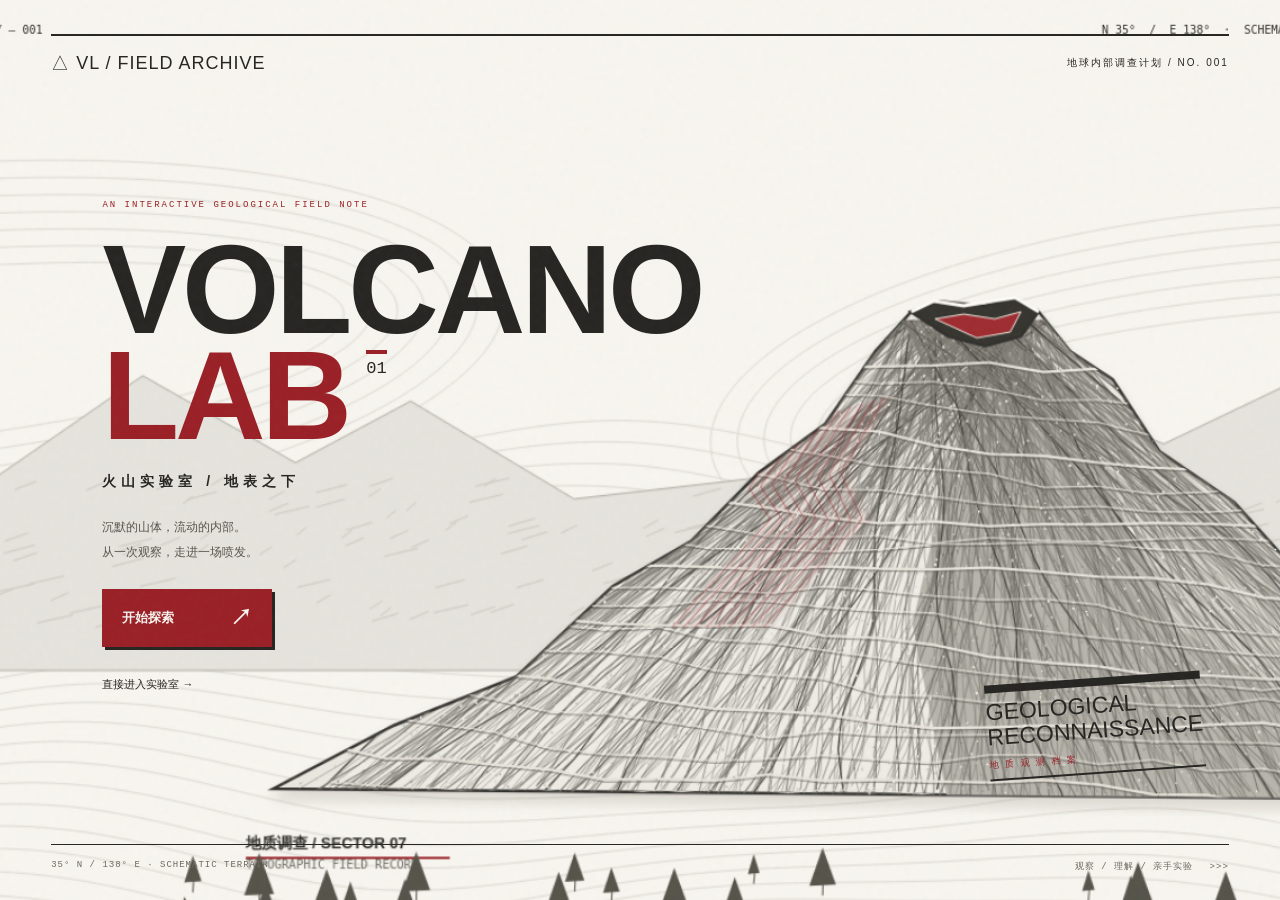
==== commit bc495cab: "Redesign Volcano Lab with 2D geological print visuals" ====
--- a/volcano-lab/index.html
+++ b/volcano-lab/index.html
@@ -3,33 +3,86 @@
 <head>
   <meta charset="utf-8">
   <meta name="viewport" content="width=device-width, initial-scale=1">
-  <meta name="theme-color" content="#191817">
-  <meta name="description" content="调节岩浆黏度与气体含量，观察火山喷发的不同可能。">
-  <title>VOLCANO LAB｜火山实验室</title>
-  <link rel="stylesheet" href="styles-v2.css">
-  <link rel="stylesheet" href="cinematic-v2.css">
-  <script src="../three.min.js" defer></script>
+  <meta name="theme-color" content="#f7f5ef">
+  <meta name="description" content="调节岩浆黏度与气体含量，观察一次属于你的火山实验。">
+  <title>Volcano Lab｜火山实验室</title>
+  <link rel="stylesheet" href="print.css">
   <script src="js/model.js" defer></script>
   <script src="js/scene.js" defer></script>
-  <script src="js/three-scene.js" defer></script>
   <script src="js/observer.js" defer></script>
-  <script src="js/story-v2.js" defer></script>
+  <script src="js/history.js" defer></script>
+  <script src="js/app.js" defer></script>
+  <script src="js/story.js" defer></script>
 </head>
-<body class="journey-page">
-  <main class="journey-shell">
-    <section id="opening" class="opening" aria-labelledby="opening-title">
-      <div class="opening-scene scene-frame"><canvas id="opening-volcano" width="1600" height="900" role="img" aria-label="暖色天空下的火山、山脚聚落和远山三维场景"></canvas><div class="opening-vignette" aria-hidden="true"></div></div>
-      <header class="opening-header"><span>VOLCANIC FIELD STUDY · 001</span><span>教学模拟 / 非真实预测</span></header>
-      <div class="opening-content"><p class="eyebrow">AN INTERACTIVE VOLCANO STUDY</p><h1 id="opening-title">VOLCANO LAB</h1><p class="opening-cn">火山实验室</p><button id="start-exploring" class="explore-button" type="button">开始探索 <span aria-hidden="true">→</span></button><a class="skip-link" href="lab.html">直接进入实验室</a></div>
-      <p id="opening-render-status" class="opening-status" role="status">正在准备完整三维场景…</p>
-    </section>
-    <section id="cinematic" class="cinematic" hidden aria-label="火山知识介绍">
-      <header class="cinematic-header"><a class="brand" href="index.html"><span aria-hidden="true">▲</span> VOLCANO LAB</a><p><span id="tour-label">SCENE TOUR</span><small id="camera-readout">全景环绕</small></p><button id="skip-intro" class="quiet-button" type="button" title="跳过镜头和知识介绍，直接进入实验室">跳过介绍</button></header>
-      <div class="cinematic-stage scene-frame"><canvas id="cinematic-volcano" width="1600" height="900" role="img" aria-label="镜头正在围绕火山聚落移动"></canvas><div class="cinematic-vignette" aria-hidden="true"></div><div id="shot-caption" class="shot-caption" aria-live="polite">正在建立全景…</div><span class="scene-disclaimer">程序生成场景 · 非真实比例</span></div>
-      <p id="cinematic-status" class="sr-status" role="status">三维场景载入中</p>
-      <section id="cg-dialogue" class="cg-dialogue" hidden aria-labelledby="dialogue-title"><div class="speaker"><span aria-hidden="true">VL</span><div><strong>火山观测员</strong><small>FIELD NOTES</small></div></div><div class="dialogue-copy" aria-live="polite" aria-atomic="true"><p id="chapter-tag" class="eyebrow"></p><h2 id="dialogue-title" tabindex="-1"></h2><p id="dialogue-text"></p></div><div class="dialogue-actions"><span id="dialogue-progress">01 / 05</span><button id="skip-lesson" class="quiet-button" type="button" title="跳过余下文字介绍并进入参数实验">跳过介绍</button><button id="continue-dialogue" class="explore-button" type="button">继续 →</button></div></section>
-    </section>
-    <noscript><p class="noscript">请启用 JavaScript 查看场景与实验。<a href="lab.html">直接进入实验室</a></p></noscript>
-  </main>
+<body data-entry="opening" data-mode="opening">
+
+  <section id="opening" class="opening" aria-labelledby="opening-title">
+    <header class="opening-header"><a class="brand" href="index.html">△ VL / FIELD ARCHIVE</a><span>地球内部调查计划 / NO. 001</span></header>
+    <div class="opening-content"><p class="eyebrow">AN INTERACTIVE GEOLOGICAL FIELD NOTE</p><h1 id="opening-title">VOLCANO<br><span>LAB</span><i>01</i></h1><p class="opening-cn">火山实验室 / 地表之下</p><p class="opening-lead">沉默的山体，流动的内部。<br>从一次观察，走进一场喷发。</p><button id="start-exploring" class="explore-button" type="button">开始探索 <span>↗</span></button><button id="skip-opening" class="quiet-button" type="button">直接进入实验室 →</button></div>
+    <div class="opening-stamp">GEOLOGICAL<br>RECONNAISSANCE<span>地 质 观 测 档 案</span></div>
+    <footer class="opening-footer"><span>35° N / 138° E · SCHEMATIC TERRAIN</span><span>观察 / 理解 / 亲手实验　 >>> </span></footer>
+  </section>
+  <section id="cinematic" class="cinematic" hidden aria-label="二维电影式知识介绍">
+    <header class="cinematic-header"><a class="brand" href="index.html">△ VOLCANO LAB</a><div><span class="eyebrow">FIELD CAMERA / <span id="camera-readout">场景全景</span></span></div><div><button id="skip-tour" class="quiet-button" type="button">进入知识介绍</button><button id="skip-intro" class="quiet-button" type="button">跳过介绍 →</button></div></header>
+    <section id="cg-dialogue" class="cg-dialogue" hidden aria-labelledby="dialogue-title"><div class="speaker"><strong>VL</strong><span>火山观测员<small>FIELD NOTES</small></span><span id="dialogue-progress">01 / 05</span></div><div class="dialogue-copy" aria-live="polite" aria-atomic="true"><p id="chapter-tag" class="eyebrow"></p><h2 id="dialogue-title" tabindex="-1"></h2><p id="dialogue-text"></p></div><div class="dialogue-actions"><span>观察画面中的红色标注线</span><button id="continue-dialogue" class="explore-button" type="button">继续 →</button></div></section>
+    <div class="tour-note">地形 → 火山口 → 岩浆与气体 <span>二维镜头 / FIELD CAMERA</span></div>
+  </section>
+  <div class="shell">
+    <header class="header">
+      <a class="brand" href="./index.html" aria-label="Volcano Lab 首页"><span class="brand-icon" aria-hidden="true">△</span> VOLCANO LAB<span class="brand-divider"></span><span class="brand-cn">火山实验室</span></a>
+      <nav class="lab-nav" aria-label="实验室导航"><a href="index.html">返回开场</a><a id="replay-intro" href="index.html?step=lesson">重读知识对话</a></nav>
+    </header>
+    <main>
+      <section class="intro" aria-labelledby="page-title">
+        <div><p class="eyebrow">FIELD EXPERIMENT / 001 — MAGMA & GAS</p><h1 id="page-title" tabindex="-1">读懂一座<span>火山。</span></h1><p class="lead">改变岩浆的黏稠程度与气体含量，看看这次喷发会有什么不同。</p></div>
+        <p class="intro-index"><span>01</span> 调节参数 <b>→</b> <span>02</span> 触发喷发 <b>→</b> <span>03</span> 观察与理解</p>
+      </section>
+      <div class="lab-grid">
+        <section class="controls panel" aria-labelledby="controls-title">
+          <div class="section-heading"><span class="eyebrow">INPUT / 输入</span><span class="tiny">双参数实验</span></div>
+          <h2 id="controls-title">设定你的岩浆</h2>
+          <p class="control-intro">每次只改变一个参数，更容易发现规律。</p>
+          <div class="parameter">
+            <div class="parameter-top"><label for="viscosity">岩浆黏度 <small>VISCOSITY</small></label><output id="viscosity-value" for="viscosity">40<span> / 100</span></output></div>
+            <input id="viscosity" type="range" min="0" max="100" step="1" value="40" aria-describedby="viscosity-help viscosity-scale">
+            <div class="range-labels" id="viscosity-scale"><span>0 · 易流动</span><strong id="viscosity-level">中黏度</strong><span>100 · 很黏稠</span></div>
+            <p class="help" id="viscosity-help">像稀糖浆，还是像浓蜂蜜？黏度越高，岩浆越难流动，气体也越难逸出。</p>
+          </div>
+          <div class="parameter gas-parameter">
+            <div class="parameter-top"><label for="gas">气体含量 <small>GAS CONTENT</small></label><output id="gas-value" for="gas">40<span> / 100</span></output></div>
+            <input id="gas" type="range" min="0" max="100" step="1" value="40" aria-describedby="gas-help gas-scale">
+            <div class="range-labels" id="gas-scale"><span>0 · 很少</span><strong id="gas-level">中含量</strong><span>100 · 丰富</span></div>
+            <p class="help" id="gas-help">岩浆中的气体会在上升时膨胀。气体越多，越可能推动更强的喷发。</p>
+          </div>
+          <p class="scale-note">两项均为 0–100 教学相对指数，并非实际黏度单位或气体百分比。</p>
+          <div class="comparison-presets" aria-label="四种典型参数组合"><button type="button" data-preset="15,15" aria-pressed="false" title="低黏度、低气体：平静溢流">平静溢流</button><button type="button" data-preset="15,85" aria-pressed="false" title="低黏度、高气体：熔岩喷泉">熔岩喷泉</button><button type="button" data-preset="85,15" aria-pressed="false" title="高黏度、低气体：近口堆积">近口堆积</button><button type="button" data-preset="85,85" aria-pressed="false" title="高黏度、高气体：爆炸喷发">爆炸喷发</button></div>
+          <div class="actions"><button id="trigger" class="trigger" type="button" aria-disabled="false"><span aria-hidden="true">↗</span> Trigger eruption <small>触发喷发</small></button><button id="reset" class="reset" type="button"><span aria-hidden="true">↺</span> Reset · 重置</button></div>
+          <p id="notice" class="notice" role="status" aria-live="polite" aria-atomic="true">准备好了。触发喷发，观察你的第一组结果。</p>
+        </section>
+        <section class="observatory panel" aria-labelledby="scene-title">
+          <div class="scene-top"><div><span class="eyebrow">LIVE / 观察窗</span><h2 id="scene-title">喷发观测台</h2></div><span id="phase" class="phase"><i></i> 等待实验</span></div>
+          <div class="scene-frame"><canvas id="volcano" width="1280" height="720" role="img" aria-label="可切换视角的火山教学模型。尚未喷发；触发后将在下方显示文字结果。">实验结果也会以文字显示。</canvas><div id="camera-notice" class="camera-notice" aria-live="polite"></div><div class="scene-caption"><span>二维地质档案 / 非真实比例</span><span id="scene-state">SYSTEM READY</span></div></div>
+          <p class="render-status" id="render-status" role="status">正在准备二维手绘场景…</p>
+          <div class="observation-tools"><div class="tool-block"><h3 class="observation-title">切换视角</h3><p class="tool-help">平滑移动镜头；不会改变参数。</p><div class="view-buttons" role="group" aria-label="切换二维观察镜头"><button type="button" data-view="front" aria-pressed="true">场景全景</button><button type="button" data-view="crater" aria-pressed="false">火山口特写</button><button type="button" data-view="section" aria-pressed="false">山体剖面</button></div></div><div class="tool-block"><h3 class="observation-title">观察部位</h3><p class="tool-help">镜头靠近并高亮目标；再次点击会重新聚焦。</p><div class="part-buttons" role="group" aria-label="观察火山部位"><button type="button" data-part="crater" aria-pressed="false" title="放大火山口并显示解释">火山口</button><button type="button" data-part="ash" aria-pressed="false" title="观察喷发后的火山灰云">火山灰云</button><button type="button" data-part="lava" aria-pressed="false" title="观察沿沟壑延伸的熔岩流">熔岩流</button><button type="button" data-part="village" aria-pressed="false" title="观察山脚聚落、农田和水渠">山脚村庄</button></div></div><button id="return-overview" class="return-overview" type="button">↙ 返回全景</button><p id="part-description" class="part-description" role="status">选择视角或部位开始观察。灰云和熔岩会在喷发后出现。</p></div>
+          <div class="scene-legend"><span><i class="key lava-key"></i> 活跃熔岩</span><span><i class="key ash-key"></i> 火山灰</span><span><i class="key ejecta-key"></i> 喷出物</span><span class="duration">压力积累 → 喷发 → 稳定</span></div>
+          <div class="progress-track" role="progressbar" aria-label="喷发进度" aria-valuemin="0" aria-valuemax="100" aria-valuenow="0" id="progress"><span></span></div>
+        </section>
+      </div>
+      <section class="results" aria-labelledby="results-title" data-revealed="false">
+        <div class="results-heading"><div class="section-heading"><span class="eyebrow">OUTPUT / 观测结果</span><h2 id="results-title">这次喷发告诉我们什么？</h2></div><p id="result-context">等待实验 · 结果将在触发后生成</p></div>
+        <div class="metrics">
+          <article class="metric"><span class="metric-label"><i class="metric-symbol">≈</i> 熔岩流动</span><p><strong id="flow-result">—</strong><span id="flow-unit">流动指数 / 100</span></p><div class="meter"><span id="flow-meter"></span></div><small id="flow-description">观察熔岩能铺展多远</small></article>
+          <article class="metric"><span class="metric-label"><i class="metric-symbol">↑</i> 火山灰高度</span><p><strong id="ash-result">—</strong><span>高度指数 / 100</span></p><div class="meter"><span id="ash-meter"></span></div><small id="ash-description">观察灰柱升起的高度</small></article>
+          <article class="metric"><span class="metric-label"><i class="metric-symbol">ϟ</i> 喷发强度</span><p><strong id="intensity-result">—</strong><span>强度指数 / 100</span></p><div class="meter"><span id="intensity-meter"></span></div><small id="intensity-description">观察喷出物的活跃程度</small></article>
+          <article class="metric"><span class="metric-label"><i class="metric-symbol">◎</i> 危险范围</span><p><strong id="hazard-result">—</strong><span>范围指数 / 100</span></p><div class="meter"><span id="hazard-meter"></span></div><small id="hazard-description">综合熔岩铺展与爆发影响</small></article>
+        </div>
+        <article class="explanation" aria-labelledby="explanation-title"><div class="explanation-label"><span class="eyebrow">WHY IT HAPPENS</span><h3 id="explanation-title">从一次观察开始</h3><span id="style-badge" class="style-badge">等待喷发</span></div><div class="explanation-copy"><p id="explanation-text">试着先用较低黏度和较少气体喷发一次，再提高两个参数。留意：熔岩流得更远，是否一定意味着火山灰也更高？</p><p id="next-experiment" class="next-experiment">实验提示：比较时只改变一个参数，另一个保持不变。</p></div></article>
+      </section>
+      <article id="history-card" class="history-card" hidden aria-labelledby="history-heading"><div><p class="eyebrow">FIELD ARCHIVE / 教学类比</p><h2 id="history-heading">历史喷发对照</h2><div id="history-year" class="history-year"></div><p id="history-context"></p></div><div><h3 id="history-name"></h3><p id="history-summary"></p><p id="history-similarity" class="history-similarity"></p><p id="history-limits"></p><a id="history-source" target="_blank" rel="noopener noreferrer"></a><p class="history-caveat">只比较部分喷发表现，不对应真实规模或危险范围。这两个滑块不能单独解释真实火山，本模拟没有预测历史或未来事件。</p></div></article>
+      <aside class="model-note"><span class="note-icon" aria-hidden="true">i</span><p><strong>这是探索工具，不是火山预测。</strong> 动画和全部指数来自教学简化模型，不对应真实距离、高度或 VEI 等级。实际喷发还受温度、成分、地形、风向等影响；图中边界不代表安全线。<a href="https://www.usgs.gov/faqs/how-do-volcanoes-erupt" target="_blank" rel="noopener noreferrer">了解科学原理 ↗</a></p></aside>
+      <noscript><p class="noscript">请启用 JavaScript 后进行实验。此页面无需联网或安装依赖。</p></noscript>
+    </main>
+    <footer><span>VOLCANO LAB <span class="footer-dot">/</span> 让看不见的原理，看得见。</span><span>观察 · 比较 · 再试一次</span></footer>
+  </div>
 </body>
 </html>
--- a/volcano-lab/print.css
+++ b/volcano-lab/print.css
@@ -0,0 +1,16 @@
+@charset "UTF-8";
+:root{--paper:#f7f5ef;--ink:#252421;--red:#991f25;--gray:#6c6860;--line:#c7c2b7;--mono:Consolas,"Courier New",monospace;color-scheme:light;font-family:"Segoe UI","Microsoft YaHei",sans-serif;color:var(--ink);background:var(--paper)}
+*{box-sizing:border-box}body{margin:0;background:var(--paper)}body:after{content:"";position:fixed;inset:0;pointer-events:none;opacity:.12;z-index:20;background-image:url("data:image/svg+xml,%3Csvg viewBox='0 0 180 180' xmlns='http://www.w3.org/2000/svg'%3E%3Cfilter id='n'%3E%3CfeTurbulence type='fractalNoise' baseFrequency='.78' numOctaves='3' stitchTiles='stitch'/%3E%3C/filter%3E%3Crect width='100%25' height='100%25' opacity='.3' filter='url(%23n)'/%3E%3C/svg%3E")}
+[hidden]{display:none!important}button,input{font:inherit}button,a,input{-webkit-tap-highlight-color:transparent}button{cursor:pointer;min-height:44px;border:1px solid var(--ink);border-radius:0;background:var(--paper);color:var(--ink);padding:10px 14px;font-size:12px;transition:background .16s,color .16s,transform .16s,box-shadow .16s}button:hover{background:#e5e0d5;box-shadow:3px 3px 0 var(--ink);transform:translate(-1px,-1px)}button:active{background:var(--ink);color:var(--paper);transform:translate(1px,1px);box-shadow:none}button[aria-pressed=true]{background:var(--ink);color:var(--paper);border:2px solid var(--red);box-shadow:inset 0 -3px var(--red)}button[aria-pressed=true]:before{content:'✓ ';color:#f2b4ac}button:disabled,button[aria-disabled=true]{background:#dedad1;color:#716b61;border-color:#aaa396;box-shadow:none;cursor:wait;transform:none}button:focus-visible,input:focus-visible,a:focus-visible{outline:3px solid var(--red);outline-offset:5px}a{color:inherit;text-underline-offset:4px}a:hover{color:var(--red)}h1,h2,h3,p{margin-top:0}h1,h2,h3{font-weight:800}h1:focus,h2:focus{outline:none}.eyebrow{font:10px var(--mono);letter-spacing:1.3px;color:var(--red);line-height:1.7;margin:0}.shell{max-width:1600px;margin:auto;padding:0 42px}.header{display:flex;justify-content:space-between;align-items:center;min-height:78px;border-bottom:3px solid var(--ink);gap:22px}.brand{display:flex;align-items:center;gap:12px;text-decoration:none;font-family:Impact,"Arial Narrow",sans-serif;font-size:22px;letter-spacing:1px}.brand-icon{font:36px Georgia;color:var(--red)}.brand-divider{height:21px;width:1px;background:var(--ink)}.brand-cn{font:12px "Microsoft YaHei",sans-serif;letter-spacing:2px}.lab-nav{display:flex;gap:24px;font-size:11px}.intro{padding:31px 0 24px;display:flex;align-items:flex-end;justify-content:space-between;gap:20px}.intro h1{font-size:40px;letter-spacing:-2px;line-height:1.4;margin:7px 0}.intro h1 span{color:var(--red)}.lead{font-size:12px;line-height:1.8;margin:0;color:#57534d}.intro-index{font-size:10px;white-space:nowrap;margin-bottom:7px}.intro-index span{color:var(--red);font:13px var(--mono)}.intro-index b{margin:0 12px;font-weight:400}.lab-grid{display:grid;grid-template-columns:304px minmax(0,1fr);gap:22px;align-items:start}.panel{border:1px solid var(--ink);background:#fbfaf6;min-width:0}.controls{padding:22px 22px 18px;position:relative;box-shadow:5px 5px 0 #d9d4c8}.controls:before{content:'';position:absolute;left:-1px;top:-1px;width:58px;height:5px;background:var(--red)}.section-heading{display:flex;align-items:center;justify-content:space-between;gap:15px}.tiny{font-size:10px;color:var(--gray)}h2{font-size:20px;margin:12px 0 9px}.control-intro{font-size:11px;line-height:1.8;color:var(--gray);margin-bottom:0}.parameter{margin-top:25px}.parameter-top{display:flex;justify-content:space-between;align-items:center;gap:8px}label{font-size:14px;font-weight:700}label small{display:block;font:9px var(--mono);letter-spacing:1px;margin-top:5px;color:var(--gray)}output{font:32px Impact,"Arial Narrow",sans-serif;color:var(--red)}output span{font:10px var(--mono);color:var(--gray)}input[type=range]{appearance:none;width:100%;height:24px;cursor:pointer;display:block;margin:15px 0 7px;background:repeating-linear-gradient(90deg,transparent 0,transparent calc(10% - 1px),#777166 calc(10% - 1px),#777166 10%) center/100% 14px no-repeat}input[type=range]::-webkit-slider-runnable-track{height:4px;background:linear-gradient(to right,var(--red) var(--value,40%),#b5afa3 var(--value,40%));border:1px solid var(--ink)}input[type=range]::-webkit-slider-thumb{appearance:none;height:23px;width:15px;margin-top:-11px;background:var(--red);border:2px solid var(--paper);outline:1px solid var(--ink);box-shadow:2px 2px var(--ink);border-radius:0}input[type=range]::-moz-range-track{height:4px;background:#a9a295;border:1px solid var(--ink)}input[type=range]::-moz-range-progress{background:var(--red);height:4px}input[type=range]::-moz-range-thumb{height:21px;width:13px;background:var(--red);border:2px solid var(--paper);border-radius:0;outline:1px solid var(--ink)}input:disabled{opacity:.45;cursor:wait}.range-labels{display:flex;justify-content:space-between;gap:8px;font-size:10px;color:var(--gray)}.range-labels strong{font-weight:600;color:var(--red)}.help{font-size:11px;line-height:1.9;margin:12px 0 0;color:#5c574f}.gas-parameter{border-top:1px dashed var(--line);padding-top:22px;margin-top:22px}.scale-note{font-size:10px;line-height:1.8;color:var(--gray);margin:17px 0 14px}.comparison-presets{display:grid;grid-template-columns:1fr 1fr;gap:6px;margin-bottom:16px}.comparison-presets button{font-size:10px;padding:5px;min-height:34px;border-color:#a19a8e}.actions{display:grid;grid-template-columns:1fr;gap:7px}.trigger,.explore-button{background:var(--red);border:1px solid var(--red);color:var(--paper);font-weight:700;box-shadow:3px 3px var(--ink)}.trigger{display:flex;align-items:center;justify-content:center;flex-wrap:wrap;gap:7px;min-height:50px;font-size:13px}.trigger>span{font-size:20px}.trigger small{font-size:10px;font-weight:400}.trigger:hover,.explore-button:hover{background:#752027;color:#fff}.reset{font-size:11px;min-height:38px}.notice{min-height:40px;font-size:10px;line-height:1.8;margin:13px 0 0;color:var(--red)}
+.observatory{position:relative;background:var(--paper)}.scene-top{padding:18px 22px 0;display:flex;justify-content:space-between;align-items:center;gap:12px}.scene-top h2{font-size:16px;margin:4px 0 0}.phase{font-size:10px;font-family:var(--mono);border:1px solid #a29c90;padding:7px 10px;white-space:nowrap;display:flex;align-items:center;gap:7px}.phase i{width:6px;height:6px;background:var(--ink);display:inline-block}.phase.running{border-color:var(--red);color:var(--red)}.phase.running i{background:var(--red);animation:blink 1s steps(2) infinite}.scene-frame{position:relative;overflow:hidden;isolation:isolate}.scene-frame canvas{display:block;width:100%;height:auto;aspect-ratio:7/4}.scene-caption{position:absolute;bottom:3px;left:22px;right:22px;display:flex;justify-content:space-between;gap:8px;font:8px var(--mono);color:#5b574f;pointer-events:none}.scene-caption span{background:var(--paper);padding:3px}.render-status{font:10px var(--mono);padding:10px 22px;margin:0;border-top:1px solid var(--line);color:var(--gray)}.camera-notice{position:absolute;top:38px;left:50%;transform:translateX(-50%);background:var(--paper);color:var(--red);padding:7px 13px;border:1px solid var(--red);font-size:10px;opacity:0;transition:opacity .2s;pointer-events:none}.camera-notice.visible{opacity:1}.observation-tools{padding:15px 22px 12px;display:grid;grid-template-columns:1fr 1.15fr;gap:14px;border-top:1px solid var(--line)}.observation-title{font-size:11px;margin:0 0 5px}.tool-help{font-size:9px;margin:0 0 8px;color:var(--gray);line-height:1.6}.view-buttons,.part-buttons{display:flex;gap:5px;flex-wrap:wrap}.view-buttons button,.part-buttons button{font-size:10px;min-height:35px;padding:7px 8px;flex:1;white-space:nowrap}.part-description{grid-column:1/-1;font-size:11px;line-height:1.8;border-left:3px solid var(--red);padding:7px 12px;margin:0;background:#eeebe3}.return-overview{grid-column:1/-1;justify-self:start;border:0;min-height:30px;padding:4px 0;font:10px var(--mono);color:var(--red)}.return-overview:hover{box-shadow:none;transform:none;background:transparent;text-decoration:underline}.scene-legend{display:flex;gap:18px;padding:13px 22px;font-size:9px;border-top:1px solid var(--line);flex-wrap:wrap;color:var(--gray)}.key{display:inline-block;width:6px;height:6px;background:var(--red);margin-right:5px}.ash-key{background:#79766e}.ejecta-key{background:var(--ink);transform:rotate(45deg)}.duration{margin-left:auto;font-size:9px}.progress-track{height:4px;background:#d9d5cc}.progress-track>span{display:block;width:0;height:100%;background:var(--red)}.results{margin-top:36px}.results-heading{display:flex;align-items:center;justify-content:space-between;gap:20px;margin-bottom:14px}.results-heading h2{font-size:17px;margin:0}.results-heading>p{font-size:10px;color:var(--gray);margin:0}.metrics{display:grid;grid-template-columns:repeat(4,1fr);border:1px solid var(--ink)}.metric{padding:20px 24px;border-right:1px solid var(--line);position:relative}.metric:last-child{border-right:0}.metric-label{font-size:12px;display:flex;gap:12px;align-items:center}.metric-symbol{font:21px var(--mono);color:var(--red);font-style:normal}.metric p{display:flex;align-items:baseline;gap:10px;margin:13px 0}.metric strong{font:47px Impact,"Arial Narrow",sans-serif}.metric p>span{font-size:9px;color:var(--gray)}.metric small{font-size:10px;color:var(--gray);line-height:1.8}.meter{height:3px;background:#d3cec3;margin-bottom:9px}.meter>span{display:block;height:100%;width:0;background:var(--red);transition:width .4s}.explanation{margin-top:15px;border:1px solid var(--ink);padding:24px;display:grid;grid-template-columns:220px 1fr;gap:30px;background:#eeebe3}.explanation h3{font-size:19px;margin:8px 0 13px}.style-badge{display:inline-block;border:2px solid var(--red);padding:4px 8px;color:var(--red);font-size:10px;transform:rotate(-3deg)}.explanation-copy p{font-size:12px;line-height:2;margin:0}.explanation-copy .next-experiment{margin-top:10px;color:var(--red);font-size:11px}.history-card{margin-top:24px;border-top:4px solid var(--ink);border-bottom:1px solid var(--ink);padding:26px 24px;display:grid;grid-template-columns:290px 1fr;gap:35px}.history-card h2{font-size:20px}.history-year{font:42px Impact,"Arial Narrow",sans-serif;color:var(--red)}.history-card p{font-size:11px;line-height:1.9;margin:9px 0;color:#565148}.history-card h3{font-size:22px;margin:7px 0 13px}.history-card a{font-size:11px;color:var(--red)}.history-similarity{border-left:2px solid var(--red);padding-left:13px}.history-card .history-caveat{font-size:10px;color:var(--gray)}.model-note{display:flex;align-items:flex-start;gap:12px;margin:27px 0}.note-icon{border:1px solid var(--gray);font:12px Georgia;width:18px;height:18px;flex-shrink:0;text-align:center}.model-note p{font-size:10px;line-height:1.9;color:var(--gray);margin:0}.model-note strong{color:var(--ink)}.model-note a{margin-left:7px}.shell>footer{border-top:1px solid var(--ink);display:flex;justify-content:space-between;font:9px var(--mono);padding:19px 0 24px;color:var(--gray)}
+/* The opening and the lab share a single live drawing surface. */
+.opening{position:fixed;inset:0;z-index:4;pointer-events:none}.opening>*{pointer-events:auto}.opening-header{position:absolute;top:34px;left:4%;right:4%;display:flex;justify-content:space-between;align-items:center;border-top:2px solid var(--ink);padding-top:15px}.opening-header .brand{font-size:18px}.opening-header>span{font-size:10px;letter-spacing:2px}.opening-content{position:absolute;left:8%;top:22%;max-width:480px}.opening-content .eyebrow{font-size:9px;letter-spacing:2px}.opening-content h1{font-family:Impact,"Arial Narrow",sans-serif;font-stretch:condensed;font-size:clamp(76px,9.8vw,166px);font-weight:900;line-height:.84;letter-spacing:-4px;margin:24px 0 25px;position:relative}.opening-content h1 span{color:var(--red)}.opening-content h1 i{font:17px var(--mono);font-style:normal;vertical-align:top;display:inline-block;transform:translate(18px,7px);border-top:4px solid var(--red);padding-top:5px;letter-spacing:0}.opening-cn{font-size:14px;letter-spacing:5px;font-weight:700}.opening-lead{font-size:12px;line-height:2.1;color:#57534d;margin:24px 0}.explore-button{min-width:170px;min-height:49px;padding:13px 19px;font-size:13px;display:inline-flex;justify-content:space-between;align-items:center;gap:35px}.explore-button>span{font-size:22px}.quiet-button{background:transparent;border:0;box-shadow:none;font-size:11px}.quiet-button:hover{background:transparent;color:var(--red);box-shadow:none;transform:none;text-decoration:underline}.opening-content>.quiet-button{display:block;margin:15px 0 0;padding-left:0}.opening-stamp{position:absolute;right:6%;bottom:14%;font:23px Impact,"Arial Narrow",sans-serif;line-height:1.1;border-top:8px solid var(--ink);border-bottom:2px solid var(--ink);padding:7px 0;transform:rotate(-4deg)}.opening-stamp span{display:block;font:9px "Microsoft YaHei",sans-serif;letter-spacing:2px;margin-top:8px;color:var(--red)}.opening-footer{position:absolute;bottom:27px;left:4%;right:4%;border-top:1px solid var(--ink);display:flex;justify-content:space-between;font:9px var(--mono);padding-top:15px;letter-spacing:1px;color:var(--gray)}
+body:not([data-mode=lab]){overflow:hidden}body:not([data-mode=lab]) .shell{padding:0;max-width:none}body:not([data-mode=lab]) .header,body:not([data-mode=lab]) .intro,body:not([data-mode=lab]) .controls,body:not([data-mode=lab]) .results,body:not([data-mode=lab]) .history-card,body:not([data-mode=lab]) .model-note,body:not([data-mode=lab]) .shell>footer{display:none!important}body:not([data-mode=lab]) .lab-grid{display:block}body:not([data-mode=lab]) .observatory{position:fixed;inset:0;border:0;background:var(--paper)}body:not([data-mode=lab]) .observatory>:not(.scene-frame){display:none}body:not([data-mode=lab]) .scene-frame{position:absolute;inset:0;display:flex;align-items:center;justify-content:center}body:not([data-mode=lab]) .scene-frame canvas{height:100%;width:100%;object-fit:cover}body:not([data-mode=lab]) .scene-caption{display:none}body[data-mode=opening] .scene-frame{opacity:.94}body[data-mode=lab] .observatory{animation:unfold .8s ease both}
+.cinematic{position:fixed;inset:0;z-index:5;pointer-events:none}.cinematic button,.cinematic a,.cg-dialogue{pointer-events:auto}.cinematic-header{position:absolute;top:0;left:0;right:0;background:var(--paper);display:flex;align-items:center;justify-content:space-between;padding:20px 4%;border-bottom:1px solid var(--ink);gap:20px}.cinematic-header .brand{font-size:20px}.cg-dialogue{position:absolute;bottom:40px;left:50%;transform:translateX(-50%);width:min(980px,90%);background:#fbfaf6;border:1px solid var(--ink);border-top:4px solid var(--red);box-shadow:7px 7px 0 #25242125;padding:22px 27px;display:grid;grid-template-columns:155px 1fr;gap:10px 24px}.speaker{display:flex;flex-wrap:wrap;align-content:start;gap:12px;padding-top:4px}.speaker>strong{background:var(--ink);color:var(--paper);border:2px solid var(--red);font:23px Impact,sans-serif;padding:8px;transform:rotate(-5deg)}.speaker>span{font-size:11px;align-self:center}.speaker small{display:block;font:8px var(--mono);letter-spacing:1px;margin-top:5px}.speaker>#dialogue-progress{font:12px var(--mono);color:var(--red);display:block;width:100%;margin-top:15px}.dialogue-copy h2{font-size:21px;margin:5px 0 10px}.dialogue-copy>p:last-child{font-size:12px;line-height:1.95;margin:0}.dialogue-actions{grid-column:2;display:flex;justify-content:space-between;align-items:center;gap:15px;margin-top:5px}.dialogue-actions>span{font-size:9px;color:var(--gray)}.dialogue-actions .explore-button{min-height:42px;min-width:132px;font-size:11px}.tour-note{position:absolute;bottom:12px;left:4%;right:4%;display:flex;justify-content:space-between;font-size:9px;color:var(--gray)}.tour-note span{font:9px var(--mono)}
+.view-buttons button,.part-buttons button,.comparison-presets button{min-height:44px}.help{font-size:12px}.notice{font-size:11px}
+.cg-dialogue{animation:paper-in .55s ease both}body[data-mode=cinematic] .scene-frame{animation:paper-in .8s ease both}@keyframes paper-in{from{opacity:0}to{opacity:1}}
+@keyframes blink{50%{opacity:.3}}@keyframes unfold{from{opacity:.3;transform:translateY(10px)}to{opacity:1;transform:none}}
+@media(min-width:1600px){.lab-grid{grid-template-columns:330px 1fr}.controls{padding:26px}.intro{padding-top:40px}}
+@media(max-width:1150px){.shell{padding:0 24px}.lab-grid{grid-template-columns:275px minmax(0,1fr);gap:16px}.controls{padding:19px}.intro-index{display:none}.observation-tools{grid-template-columns:1fr}.part-description,.return-overview{grid-column:1}.scene-top{padding:16px 16px 0}.observation-tools{padding:13px 16px}.metric{padding:18px}.metric p{flex-wrap:wrap}.scene-legend .duration{display:none}.results-heading{align-items:flex-start}.results-heading .section-heading{display:block}.results-heading h2{margin-top:6px}.opening-content{left:6%;top:24%}}
+@media(max-width:760px){.shell{padding:0 16px}.header{min-height:68px}.brand{font-size:19px;gap:8px}.brand-cn,.brand-divider{display:none}.lab-nav{gap:12px;font-size:10px}.intro{padding:23px 0 20px}.intro h1{font-size:32px}.lead{font-size:11px}.lab-grid{grid-template-columns:1fr}.observatory{grid-row:1}.controls{grid-row:2}.controls .parameter{margin-top:20px}.observatory .scene-frame{min-height:240px;display:flex;align-items:center}.observation-tools{grid-template-columns:1fr;gap:12px}.scene-caption{font-size:7px;left:12px;right:12px}.view-buttons button,.part-buttons button{min-height:41px}.results{margin-top:27px}.results-heading{display:block}.results-heading>p{margin-top:10px;line-height:1.8}.metrics{grid-template-columns:1fr 1fr}.metric:nth-child(2){border-right:0}.metric:nth-child(-n+2){border-bottom:1px solid var(--line)}.metric{padding:17px}.metric strong{font-size:38px}.metric-label{font-size:11px;gap:8px}.explanation{grid-template-columns:1fr;gap:17px;padding:20px}.history-card{grid-template-columns:1fr;gap:15px;padding:23px 8px}.history-year{font-size:32px}.shell>footer{font-size:8px;gap:20px;line-height:1.7}.opening-header{top:22px}.opening-header .brand{font-size:14px}.opening-header>span{font-size:8px;letter-spacing:0}.opening-content{left:7%;top:21%}.opening-content h1{font-size:90px}.opening-content .eyebrow{font-size:7px;letter-spacing:.8px}.opening-content h1 i{font-size:13px}.opening-cn{font-size:12px;letter-spacing:3px}.opening-lead{font-size:11px;margin:17px 0}.opening-stamp{font-size:16px;bottom:12%;right:5%}.opening-stamp span{font-size:7px}.opening-footer{font-size:7px;letter-spacing:0;bottom:18px;gap:15px}.cinematic-header{padding:13px 4%;gap:9px;flex-wrap:wrap}.cinematic-header .brand{font-size:16px}.cinematic-header .eyebrow{font-size:8px}.cinematic-header>div:last-child{margin-left:auto}.cinematic-header button{font-size:10px;padding:5px 9px;min-height:32px}.cg-dialogue{bottom:35px;padding:17px;width:92%;grid-template-columns:1fr;gap:12px}.speaker{display:flex;align-items:center;padding:0;gap:12px}.speaker>strong{font-size:15px;padding:5px}.speaker small{font-size:7px}.speaker>#dialogue-progress{width:auto;margin:0 0 0 auto;font-size:10px}.dialogue-copy h2{font-size:17px}.dialogue-copy>p:last-child{font-size:11px;line-height:1.8}.dialogue-actions{grid-column:1}.dialogue-actions>span{font-size:8px}.tour-note{font-size:8px}.tour-note span{display:none}}
+@media(prefers-reduced-motion:reduce){*,*:before,*:after{animation:none!important;transition:none!important;scroll-behavior:auto!important}}
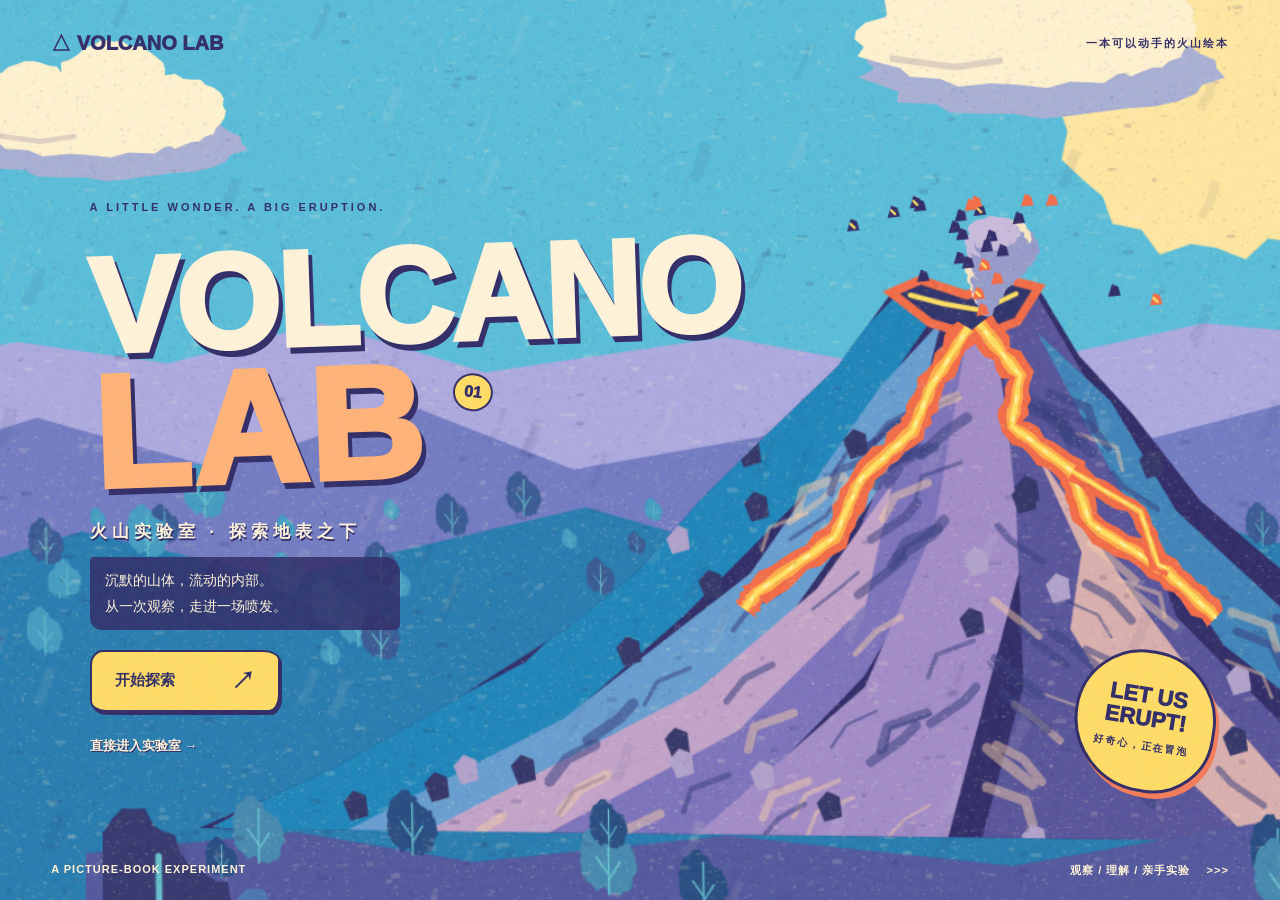
==== commit d4b4501c: "Redesign Volcano Lab with colorful hand-painted visuals" ====
--- a/volcano-lab/index.html
+++ b/volcano-lab/index.html
@@ -3,10 +3,10 @@
 <head>
   <meta charset="utf-8">
   <meta name="viewport" content="width=device-width, initial-scale=1">
-  <meta name="theme-color" content="#f7f5ef">
+  <meta name="theme-color" content="#58bdd9">
   <meta name="description" content="调节岩浆黏度与气体含量，观察一次属于你的火山实验。">
   <title>Volcano Lab｜火山实验室</title>
-  <link rel="stylesheet" href="print.css">
+  <link rel="stylesheet" href="storybook.css">
   <script src="js/model.js" defer></script>
   <script src="js/scene.js" defer></script>
   <script src="js/observer.js" defer></script>
@@ -17,20 +17,20 @@
 <body data-entry="opening" data-mode="opening">
 
   <section id="opening" class="opening" aria-labelledby="opening-title">
-    <header class="opening-header"><a class="brand" href="index.html">△ VL / FIELD ARCHIVE</a><span>地球内部调查计划 / NO. 001</span></header>
-    <div class="opening-content"><p class="eyebrow">AN INTERACTIVE GEOLOGICAL FIELD NOTE</p><h1 id="opening-title">VOLCANO<br><span>LAB</span><i>01</i></h1><p class="opening-cn">火山实验室 / 地表之下</p><p class="opening-lead">沉默的山体，流动的内部。<br>从一次观察，走进一场喷发。</p><button id="start-exploring" class="explore-button" type="button">开始探索 <span>↗</span></button><button id="skip-opening" class="quiet-button" type="button">直接进入实验室 →</button></div>
-    <div class="opening-stamp">GEOLOGICAL<br>RECONNAISSANCE<span>地 质 观 测 档 案</span></div>
-    <footer class="opening-footer"><span>35° N / 138° E · SCHEMATIC TERRAIN</span><span>观察 / 理解 / 亲手实验　 >>> </span></footer>
+    <header class="opening-header"><a class="brand" href="index.html">△ VOLCANO LAB</a><span>一本可以动手的火山绘本</span></header>
+    <div class="opening-content"><p class="eyebrow">A LITTLE WONDER. A BIG ERUPTION.</p><h1 id="opening-title">VOLCANO<br><span>LAB</span><i>01</i></h1><p class="opening-cn">火山实验室 · 探索地表之下</p><p class="opening-lead">沉默的山体，流动的内部。<br>从一次观察，走进一场喷发。</p><button id="start-exploring" class="explore-button" type="button">开始探索 <span>↗</span></button><button id="skip-opening" class="quiet-button" type="button">直接进入实验室 →</button></div>
+    <div class="opening-stamp">LET US<br>ERUPT!<span>好奇心，正在冒泡</span></div>
+    <footer class="opening-footer"><span>A PICTURE-BOOK EXPERIMENT</span><span>观察 / 理解 / 亲手实验　 >>> </span></footer>
   </section>
   <section id="cinematic" class="cinematic" hidden aria-label="二维电影式知识介绍">
-    <header class="cinematic-header"><a class="brand" href="index.html">△ VOLCANO LAB</a><div><span class="eyebrow">FIELD CAMERA / <span id="camera-readout">场景全景</span></span></div><div><button id="skip-tour" class="quiet-button" type="button">进入知识介绍</button><button id="skip-intro" class="quiet-button" type="button">跳过介绍 →</button></div></header>
-    <section id="cg-dialogue" class="cg-dialogue" hidden aria-labelledby="dialogue-title"><div class="speaker"><strong>VL</strong><span>火山观测员<small>FIELD NOTES</small></span><span id="dialogue-progress">01 / 05</span></div><div class="dialogue-copy" aria-live="polite" aria-atomic="true"><p id="chapter-tag" class="eyebrow"></p><h2 id="dialogue-title" tabindex="-1"></h2><p id="dialogue-text"></p></div><div class="dialogue-actions"><span>观察画面中的红色标注线</span><button id="continue-dialogue" class="explore-button" type="button">继续 →</button></div></section>
+    <header class="cinematic-header"><a class="brand" href="index.html">△ VOLCANO LAB</a><div><span class="eyebrow">探索镜头 / <span id="camera-readout">场景全景</span></span></div><div><button id="skip-tour" class="quiet-button" type="button">进入知识介绍</button><button id="skip-intro" class="quiet-button" type="button">跳过介绍 →</button></div></header>
+    <section id="cg-dialogue" class="cg-dialogue" hidden aria-labelledby="dialogue-title"><div class="speaker"><strong>VL</strong><span>小岩 · 火山向导<small>YOUR FIELD GUIDE</small></span><span id="dialogue-progress">01 / 05</span></div><div class="dialogue-copy" aria-live="polite" aria-atomic="true"><p id="chapter-tag" class="eyebrow"></p><h2 id="dialogue-title" tabindex="-1"></h2><p id="dialogue-text"></p></div><div class="dialogue-actions"><span>点击显示全文 · Enter / 空格继续 · Esc 跳过</span><button id="continue-dialogue" class="explore-button" type="button">继续 →</button></div></section>
     <div class="tour-note">地形 → 火山口 → 岩浆与气体 <span>二维镜头 / FIELD CAMERA</span></div>
   </section>
   <div class="shell">
     <header class="header">
       <a class="brand" href="./index.html" aria-label="Volcano Lab 首页"><span class="brand-icon" aria-hidden="true">△</span> VOLCANO LAB<span class="brand-divider"></span><span class="brand-cn">火山实验室</span></a>
-      <nav class="lab-nav" aria-label="实验室导航"><a href="index.html">返回开场</a><a id="replay-intro" href="index.html?step=lesson">重读知识对话</a></nav>
+      <nav class="lab-nav" aria-label="实验室导航"><a href="index.html">返回开场</a><a id="replay-intro" href="index.html?step=lesson">重新观看介绍</a></nav>
     </header>
     <main>
       <section class="intro" aria-labelledby="page-title">
@@ -61,7 +61,7 @@
         </section>
         <section class="observatory panel" aria-labelledby="scene-title">
           <div class="scene-top"><div><span class="eyebrow">LIVE / 观察窗</span><h2 id="scene-title">喷发观测台</h2></div><span id="phase" class="phase"><i></i> 等待实验</span></div>
-          <div class="scene-frame"><canvas id="volcano" width="1280" height="720" role="img" aria-label="可切换视角的火山教学模型。尚未喷发；触发后将在下方显示文字结果。">实验结果也会以文字显示。</canvas><div id="camera-notice" class="camera-notice" aria-live="polite"></div><div class="scene-caption"><span>二维地质档案 / 非真实比例</span><span id="scene-state">SYSTEM READY</span></div></div>
+          <div class="scene-frame"><canvas id="volcano" width="1280" height="720" role="img" aria-label="可切换视角的火山教学模型。尚未喷发；触发后将在下方显示文字结果。">实验结果也会以文字显示。</canvas><div id="camera-notice" class="camera-notice" aria-live="polite"></div><div class="scene-caption"><span>手绘火山世界 / 非真实比例</span><span id="scene-state">SYSTEM READY</span></div></div>
           <p class="render-status" id="render-status" role="status">正在准备二维手绘场景…</p>
           <div class="observation-tools"><div class="tool-block"><h3 class="observation-title">切换视角</h3><p class="tool-help">平滑移动镜头；不会改变参数。</p><div class="view-buttons" role="group" aria-label="切换二维观察镜头"><button type="button" data-view="front" aria-pressed="true">场景全景</button><button type="button" data-view="crater" aria-pressed="false">火山口特写</button><button type="button" data-view="section" aria-pressed="false">山体剖面</button></div></div><div class="tool-block"><h3 class="observation-title">观察部位</h3><p class="tool-help">镜头靠近并高亮目标；再次点击会重新聚焦。</p><div class="part-buttons" role="group" aria-label="观察火山部位"><button type="button" data-part="crater" aria-pressed="false" title="放大火山口并显示解释">火山口</button><button type="button" data-part="ash" aria-pressed="false" title="观察喷发后的火山灰云">火山灰云</button><button type="button" data-part="lava" aria-pressed="false" title="观察沿沟壑延伸的熔岩流">熔岩流</button><button type="button" data-part="village" aria-pressed="false" title="观察山脚聚落、农田和水渠">山脚村庄</button></div></div><button id="return-overview" class="return-overview" type="button">↙ 返回全景</button><p id="part-description" class="part-description" role="status">选择视角或部位开始观察。灰云和熔岩会在喷发后出现。</p></div>
           <div class="scene-legend"><span><i class="key lava-key"></i> 活跃熔岩</span><span><i class="key ash-key"></i> 火山灰</span><span><i class="key ejecta-key"></i> 喷出物</span><span class="duration">压力积累 → 喷发 → 稳定</span></div>
@@ -78,7 +78,7 @@
         </div>
         <article class="explanation" aria-labelledby="explanation-title"><div class="explanation-label"><span class="eyebrow">WHY IT HAPPENS</span><h3 id="explanation-title">从一次观察开始</h3><span id="style-badge" class="style-badge">等待喷发</span></div><div class="explanation-copy"><p id="explanation-text">试着先用较低黏度和较少气体喷发一次，再提高两个参数。留意：熔岩流得更远，是否一定意味着火山灰也更高？</p><p id="next-experiment" class="next-experiment">实验提示：比较时只改变一个参数，另一个保持不变。</p></div></article>
       </section>
-      <article id="history-card" class="history-card" hidden aria-labelledby="history-heading"><div><p class="eyebrow">FIELD ARCHIVE / 教学类比</p><h2 id="history-heading">历史喷发对照</h2><div id="history-year" class="history-year"></div><p id="history-context"></p></div><div><h3 id="history-name"></h3><p id="history-summary"></p><p id="history-similarity" class="history-similarity"></p><p id="history-limits"></p><a id="history-source" target="_blank" rel="noopener noreferrer"></a><p class="history-caveat">只比较部分喷发表现，不对应真实规模或危险范围。这两个滑块不能单独解释真实火山，本模拟没有预测历史或未来事件。</p></div></article>
+      <article id="history-card" class="history-card" hidden aria-labelledby="history-heading"><div><p class="eyebrow">THEN & NOW / 教学类比</p><h2 id="history-heading">历史喷发对照</h2><div id="history-year" class="history-year"></div><p id="history-context"></p></div><div><h3 id="history-name"></h3><p id="history-summary"></p><p id="history-similarity" class="history-similarity"></p><p id="history-limits"></p><a id="history-source" target="_blank" rel="noopener noreferrer"></a><p class="history-caveat">只比较部分喷发表现，不对应真实规模或危险范围。这两个滑块不能单独解释真实火山，本模拟没有预测历史或未来事件。</p></div></article>
       <aside class="model-note"><span class="note-icon" aria-hidden="true">i</span><p><strong>这是探索工具，不是火山预测。</strong> 动画和全部指数来自教学简化模型，不对应真实距离、高度或 VEI 等级。实际喷发还受温度、成分、地形、风向等影响；图中边界不代表安全线。<a href="https://www.usgs.gov/faqs/how-do-volcanoes-erupt" target="_blank" rel="noopener noreferrer">了解科学原理 ↗</a></p></aside>
       <noscript><p class="noscript">请启用 JavaScript 后进行实验。此页面无需联网或安装依赖。</p></noscript>
     </main>
--- a/volcano-lab/storybook.css
+++ b/volcano-lab/storybook.css
@@ -0,0 +1,17 @@
+@charset "UTF-8";
+:root{--paper:#fff3d9;--ink:#302b67;--blue:#22648f;--red:#c4442d;--coral:#f47b57;--yellow:#ffdc65;--lavender:#c7b4e8;--line:#b6a0ca;--gray:#5d5579;--mono:"Segoe UI","Microsoft YaHei",sans-serif;font-family:"Segoe UI","Microsoft YaHei",sans-serif;color:var(--ink);background:var(--paper);color-scheme:light}
+*{box-sizing:border-box}body{margin:0;background:var(--paper)}
+body:after{content:"";position:fixed;inset:0;z-index:30;pointer-events:none;opacity:.28;background-image:url("data:image/svg+xml,%3Csvg viewBox='0 0 160 160' xmlns='http://www.w3.org/2000/svg'%3E%3Cfilter id='n'%3E%3CfeTurbulence type='fractalNoise' baseFrequency='.73' numOctaves='3' stitchTiles='stitch'/%3E%3C/filter%3E%3Crect width='100%25' height='100%25' opacity='.24' filter='url(%23n)'/%3E%3C/svg%3E")}
+[hidden]{display:none!important}button,input{font:inherit}button,a,input{-webkit-tap-highlight-color:transparent}a{color:inherit;text-underline-offset:5px}a:hover{color:var(--red)}h1,h2,h3,p{margin-top:0}h1,h2,h3{font-weight:900}h1:focus,h2:focus{outline:none}button{position:relative;cursor:pointer;min-height:44px;padding:11px 15px;border:2px solid var(--ink);border-radius:13px 17px 11px 16px/15px 10px 17px 11px;background:var(--paper);color:var(--ink);font-size:14px;font-weight:700;box-shadow:2px 3px 0 var(--ink);transition:transform .16s,background .16s,box-shadow .16s}button:hover{background:var(--yellow);transform:translate(-1px,-2px);box-shadow:3px 5px var(--ink)}button:active{transform:translate(2px,3px);box-shadow:0 0 var(--ink);background:#f7b899}button[aria-pressed=true]{background:var(--yellow);border:3px solid var(--ink);box-shadow:2px 3px var(--coral)}button[aria-pressed=true]:before{content:'✓ ';font-weight:900}button:disabled,button[aria-disabled=true]{cursor:wait;color:#635f72;background:#d8cde0;border-color:#8c819d;box-shadow:none;transform:none}button:focus-visible,input:focus-visible,a:focus-visible{outline:3px solid #176594;outline-offset:5px}.eyebrow{font-size:11px;letter-spacing:1.8px;line-height:1.7;font-weight:800;color:var(--blue);margin:0}h2{font-size:22px;margin:10px 0}.shell{max-width:1540px;margin:auto;padding:0 40px}.header{display:flex;align-items:center;justify-content:space-between;gap:24px;min-height:82px;border-bottom:3px solid var(--ink)}.brand{display:flex;align-items:center;gap:10px;text-decoration:none;font-weight:950;font-size:25px;letter-spacing:-1px}.brand-icon{color:var(--red);font-size:35px}.brand-divider{height:20px;width:2px;background:var(--line);margin:0 7px}.brand-cn{font-size:13px;letter-spacing:2px}.lab-nav{display:flex;gap:24px;font-size:13px;font-weight:700}.intro{padding:32px 0 27px;display:flex;justify-content:space-between;align-items:end;gap:22px}.intro h1{font-size:43px;letter-spacing:-1px;margin:8px 0 10px}.intro h1 span{color:var(--red)}.lead{font-size:14px;color:var(--gray);line-height:1.9;margin:0}.intro-index{font-size:12px;white-space:nowrap}.intro-index span{display:inline-flex;border-radius:50%;background:var(--lavender);width:25px;height:25px;align-items:center;justify-content:center;font-weight:900}.intro-index b{margin:0 9px;color:var(--red)}
+.lab-grid{display:grid;grid-template-columns:330px minmax(0,1fr);gap:24px;align-items:start}.panel{min-width:0;border:2px solid var(--ink);border-radius:22px 16px 24px 14px;overflow:hidden;background:#fff8e9;box-shadow:4px 5px 0 #c7b4e8}.controls{padding:25px 23px 18px;position:relative;background:#f1dce4}.controls:before{content:'';display:block;width:42px;height:6px;background:var(--coral);margin-bottom:13px;transform:rotate(-3deg);border-radius:9px}.section-heading{display:flex;align-items:center;justify-content:space-between;gap:14px}.tiny{font-size:11px;color:var(--gray)}.control-intro{font-size:12px;color:var(--gray);line-height:1.9;margin-bottom:0}.parameter{margin-top:23px}.parameter-top{display:flex;align-items:center;justify-content:space-between;gap:10px}label{font-size:16px;font-weight:850}label small{display:block;font-size:10px;letter-spacing:1.2px;margin-top:5px;color:var(--gray)}output{font-size:33px;font-weight:900;color:var(--red);letter-spacing:-1px}output span{font-size:11px;color:var(--gray);letter-spacing:0}input[type=range]{appearance:none;width:100%;height:30px;display:block;cursor:pointer;margin:14px 0 4px;background:repeating-linear-gradient(90deg,transparent 0,transparent calc(10% - 2px),#85719c calc(10% - 2px),#85719c 10%) center/100% 18px no-repeat}input[type=range]::-webkit-slider-runnable-track{height:9px;background:linear-gradient(to right,var(--coral) var(--value,40%),#c5b3d6 var(--value,40%));border:2px solid var(--ink);border-radius:8px}input[type=range]::-webkit-slider-thumb{appearance:none;width:25px;height:28px;margin-top:-11px;border:3px solid var(--ink);background:var(--yellow);border-radius:45% 40% 44% 36%;box-shadow:2px 2px var(--coral)}input[type=range]::-moz-range-track{height:6px;background:#c5b3d6;border:2px solid var(--ink);border-radius:8px}input[type=range]::-moz-range-progress{background:var(--coral);height:6px}input[type=range]::-moz-range-thumb{width:22px;height:25px;border:3px solid var(--ink);background:var(--yellow);border-radius:40%}input:disabled{opacity:.45;cursor:wait}.range-labels{display:flex;justify-content:space-between;gap:8px;font-size:11px;color:var(--gray)}.range-labels strong{color:var(--ink)}.help{font-size:12px;line-height:1.9;color:var(--gray);margin:10px 0 0}.gas-parameter{border-top:2px dashed #b69abb;padding-top:18px;margin-top:20px}.scale-note{font-size:11px;line-height:1.8;margin:17px 0;color:var(--gray)}.comparison-presets{display:grid;grid-template-columns:1fr 1fr;gap:9px;margin-bottom:18px}.comparison-presets button{font-size:12px;padding:9px 5px;background:#fff2d2}.comparison-presets button[aria-pressed=true]{background:var(--yellow)}.actions{display:grid;gap:10px}.trigger,.explore-button{background:var(--coral);font-weight:900}.trigger{display:flex;justify-content:center;align-items:center;flex-wrap:wrap;gap:8px;min-height:55px;font-size:15px}.trigger>span{font-size:22px}.trigger small{font-size:11px}.reset{background:#d8c8ed;font-size:13px}.notice{font-size:12px;line-height:1.9;min-height:45px;margin:15px 0 0;color:var(--ink)}
+.scene-top{padding:18px 22px 15px;display:flex;align-items:center;justify-content:space-between;gap:14px;background:#d8caec}.scene-top h2{margin:2px 0 0;font-size:20px}.phase{padding:8px 12px;background:var(--paper);border:2px solid var(--ink);border-radius:20px;font-size:11px;display:flex;align-items:center;gap:8px;white-space:nowrap;font-weight:700}.phase i{width:8px;height:8px;border-radius:50%;background:#31839b}.phase.running{background:var(--yellow)}.phase.running i{background:var(--red);animation:blink 1s steps(2) infinite}.scene-frame{position:relative;overflow:hidden;isolation:isolate;background:#58bdd9}.scene-frame canvas{display:block;width:100%;height:auto;aspect-ratio:7/4}.scene-caption{position:absolute;bottom:9px;left:16px;right:16px;display:flex;justify-content:space-between;gap:10px;pointer-events:none;font-size:9px}.scene-caption span{background:var(--paper);padding:4px 8px;border-radius:7px;font-weight:700}.render-status{font-size:11px;padding:12px 22px;margin:0;background:#e4eef0;color:var(--blue);border-top:2px solid var(--ink)}.camera-notice{position:absolute;left:50%;top:16px;transform:translateX(-50%);opacity:0;pointer-events:none;background:var(--yellow);border:2px solid var(--ink);border-radius:12px;padding:8px 14px;font-size:12px;font-weight:700;transition:opacity .2s}.camera-notice.visible{opacity:1}.observation-tools{display:grid;grid-template-columns:1fr 1.1fr;gap:15px;padding:19px 22px 16px}.observation-title{font-size:13px;margin:0 0 5px}.tool-help{font-size:11px;color:var(--gray);line-height:1.8;margin:0 0 10px}.view-buttons,.part-buttons{display:flex;flex-wrap:wrap;gap:7px}.view-buttons button,.part-buttons button{flex:1;white-space:nowrap;padding:9px 8px;font-size:12px;min-height:44px;background:#e8dff2}.view-buttons button[aria-pressed=true],.part-buttons button[aria-pressed=true]{background:var(--yellow)}.return-overview{grid-column:1/-1;justify-self:start;font-size:12px;padding:8px 13px;background:#c7e5e9}.part-description{grid-column:1/-1;background:#f4e5c9;border-radius:12px 17px 12px 8px;border-left:5px solid var(--coral);padding:12px 15px;font-size:13px;line-height:1.9;margin:0}.scene-legend{display:flex;flex-wrap:wrap;gap:18px;border-top:1px dashed var(--line);padding:14px 22px;font-size:11px;color:var(--gray)}.key{width:9px;height:9px;display:inline-block;background:var(--coral);margin-right:6px;border:1px solid var(--ink);border-radius:3px}.ash-key{background:#bab5d6}.ejecta-key{background:var(--ink);transform:rotate(35deg)}.duration{margin-left:auto;font-size:10px}.progress-track{height:8px;background:#ded1e9}.progress-track>span{display:block;width:0;height:100%;background:var(--coral)}
+.results{margin-top:40px}.results-heading{display:flex;justify-content:space-between;align-items:center;gap:20px;margin-bottom:18px}.results-heading .section-heading{display:block}.results-heading h2{font-size:26px;margin:5px 0 0}.results-heading>p{font-size:12px;color:var(--gray);margin:0}.metrics{display:grid;grid-template-columns:repeat(4,1fr);gap:15px}.metric{border:2px solid var(--ink);padding:22px;border-radius:18px 23px 17px 21px;box-shadow:3px 4px #c7b4e8;background:#e2d7f0}.metric:nth-child(2){background:#d1e8ef}.metric:nth-child(3){background:#f8c4ac}.metric:nth-child(4){background:#f9e5a3}.metric-label{display:flex;align-items:center;gap:10px;font-size:14px;font-weight:800}.metric-symbol{font-style:normal;font-size:25px}.metric p{display:flex;align-items:baseline;flex-wrap:wrap;gap:10px;margin:9px 0 12px}.metric strong{font-size:52px;letter-spacing:-2px;line-height:1.2}.metric p>span{font-size:10px;color:var(--gray)}.metric small{font-size:12px;color:var(--gray);line-height:1.8}.meter{height:7px;margin-bottom:10px;background:#302b6720;border-radius:6px;overflow:hidden}.meter>span{display:block;height:100%;width:0;background:var(--ink);transition:width .4s}.explanation{display:grid;grid-template-columns:230px 1fr;gap:28px;padding:26px;margin-top:22px;background:#f5decf;border:2px solid var(--ink);border-radius:18px 27px 16px 22px}.explanation h3{font-size:23px;margin:8px 0 15px}.style-badge{display:inline-block;padding:7px 11px;border:2px solid var(--ink);border-radius:9px;background:var(--yellow);font-size:12px;font-weight:800;transform:rotate(-2deg)}.explanation-copy p{font-size:14px;line-height:2;margin:0}.explanation-copy .next-experiment{margin-top:12px;color:#8e382c;font-size:13px;font-weight:700}.history-card{display:grid;grid-template-columns:260px 1fr;gap:36px;border:2px solid var(--ink);border-radius:24px 17px 23px 16px;padding:30px;margin-top:26px;background:#d9d1ec;box-shadow:4px 5px #f3b59a}.history-card h2{font-size:23px}.history-year{font-size:45px;font-weight:950;color:var(--ink)}.history-card h3{font-size:25px;margin:4px 0 16px}.history-card p{font-size:13px;line-height:1.95;margin:9px 0}.history-card a{font-size:13px;color:#174c7f;font-weight:800}.history-similarity{border-left:4px solid var(--coral);padding:8px 15px;background:#fff2d68c;border-radius:5px 13px 9px 3px}.history-card .history-caveat{font-size:12px;color:var(--gray)}.model-note{display:flex;gap:12px;margin:30px 0;color:var(--gray)}.note-icon{border:2px solid var(--ink);border-radius:50%;width:22px;height:22px;text-align:center;flex-shrink:0;font-size:12px;font-weight:900}.model-note p{font-size:12px;line-height:1.9;margin:0}.model-note strong{color:var(--ink)}.model-note a{margin-left:8px}.shell>footer{display:flex;justify-content:space-between;gap:22px;border-top:2px solid var(--ink);padding:22px 0 28px;font-size:11px;color:var(--gray)}
+/* A single canvas travels from the illustrated cover through the lesson into the lab. */
+.opening{position:fixed;inset:0;z-index:4;pointer-events:none}.opening>*{pointer-events:auto}.opening-header{position:absolute;top:30px;left:4%;right:4%;display:flex;justify-content:space-between;align-items:center;gap:20px}.opening-header .brand{font-size:20px;color:var(--ink);letter-spacing:0}.opening-header>span{font-size:11px;letter-spacing:2px;font-weight:800;color:var(--ink)}.opening-content{position:absolute;top:22%;left:7%;width:min(550px,45%)}.opening-content>.eyebrow{color:var(--ink);letter-spacing:3px;font-size:11px}.opening-content h1{font-family:Impact,"Arial Black",sans-serif;font-size:clamp(86px,10.5vw,160px);font-weight:950;line-height:.87;letter-spacing:-3px;margin:23px 0;color:var(--paper);text-shadow:4px 6px 0 var(--ink);transform:rotate(-2deg)}.opening-content h1 span{color:#ffb276;letter-spacing:2px;font-size:1.18em}.opening-content h1 i{display:inline-block;vertical-align:top;font-size:16px;font-family:var(--mono);font-style:normal;color:var(--ink);background:var(--yellow);border:2px solid var(--ink);padding:10px 9px;letter-spacing:0;margin:20px 0 0 30px;text-shadow:none;transform:rotate(9deg);border-radius:50%}.opening-cn{font-weight:850;letter-spacing:5px;font-size:17px;color:var(--paper);text-shadow:1px 2px var(--ink);margin:25px 0 14px}.opening-lead{font-size:14px;line-height:1.9;color:var(--paper);max-width:310px;background:#302b67d9;border-radius:4px 15px 5px 12px;padding:10px 15px;margin:0 0 20px}.explore-button{display:inline-flex;justify-content:space-between;align-items:center;gap:35px;min-width:190px;min-height:54px;font-size:15px;padding:13px 23px;background:var(--yellow)}.explore-button>span{font-size:24px}.quiet-button{font-size:13px;border:0;background:transparent;box-shadow:none;padding:9px 12px;min-height:44px}.quiet-button:hover{transform:none;box-shadow:none;background:#fff2d562;text-decoration:underline}.opening-content>.quiet-button{display:block;color:var(--paper);margin-top:12px;font-weight:800;padding-left:0;text-shadow:1px 1px var(--ink)}.opening-stamp{position:absolute;right:5%;bottom:12%;width:142px;height:142px;border-radius:48% 51% 44% 54%;padding:31px 13px;text-align:center;background:var(--yellow);border:3px solid var(--ink);color:var(--ink);font-size:22px;font-weight:950;line-height:1.05;transform:rotate(9deg);box-shadow:4px 5px var(--coral)}.opening-stamp span{display:block;font-size:10px;letter-spacing:2px;margin-top:11px;font-weight:800}.opening-footer{position:absolute;bottom:22px;left:4%;right:4%;display:flex;justify-content:space-between;gap:20px;color:var(--paper);font-size:11px;font-weight:800;letter-spacing:1px}
+body:not([data-mode=lab]){overflow:hidden;background:#58bdd9}body:not([data-mode=lab]) .shell{max-width:none;padding:0}body:not([data-mode=lab]) .header,body:not([data-mode=lab]) .intro,body:not([data-mode=lab]) .controls,body:not([data-mode=lab]) .results,body:not([data-mode=lab]) .history-card,body:not([data-mode=lab]) .model-note,body:not([data-mode=lab]) .shell>footer{display:none!important}body:not([data-mode=lab]) .lab-grid{display:block}body:not([data-mode=lab]) .observatory{position:fixed;inset:0;border:0;border-radius:0;box-shadow:none;background:#58bdd9}body:not([data-mode=lab]) .observatory>:not(.scene-frame){display:none}body:not([data-mode=lab]) .scene-frame{position:absolute;inset:0;display:flex;align-items:center;justify-content:center}body:not([data-mode=lab]) .scene-frame canvas{width:100%;height:100%;object-fit:cover}body:not([data-mode=lab]) .scene-caption{display:none}body[data-mode=lab] .observatory{animation:unfold .65s ease both}.cinematic{position:fixed;inset:0;z-index:5;pointer-events:none}.cinematic a,.cinematic button,.cg-dialogue{pointer-events:auto}.cinematic-header{position:absolute;top:0;left:0;right:0;display:flex;justify-content:space-between;align-items:center;gap:15px;background:#fff2d9ed;border-bottom:2px solid var(--ink);padding:17px 4%}.cinematic-header .brand{font-size:21px;letter-spacing:-.5px}.cinematic-header>div:last-child{display:flex;gap:8px}.cinematic-header button{font-size:12px}.cg-dialogue{position:absolute;bottom:42px;left:50%;transform:translateX(-50%);width:min(1020px,91%);background:#fff2dd;border:3px solid var(--ink);border-radius:30px 42px 28px 38px/29px 33px 38px 25px;box-shadow:5px 6px 0 #ef885b;padding:26px 30px;display:grid;grid-template-columns:165px 1fr;gap:16px 24px}.cg-dialogue:before{content:'';position:absolute;left:23px;right:13px;bottom:-7px;height:45%;border:2px solid #e28c61;border-top:0;border-radius:0 0 40px 30px;pointer-events:none;transform:rotate(-.5deg)}.speaker{display:flex;align-content:start;gap:12px;flex-wrap:wrap}.speaker>strong{padding:12px 10px;border:2px solid var(--ink);border-radius:14px 18px 12px 17px;background:var(--lavender);font-size:24px;transform:rotate(-6deg)}.speaker>span{align-self:center;font-size:13px;font-weight:800}.speaker small{display:block;font-size:9px;letter-spacing:1px;margin-top:4px;color:var(--gray)}.speaker>#dialogue-progress{display:block;width:100%;font-size:13px;color:var(--gray);margin-top:12px}.dialogue-copy h2{font-size:25px;line-height:1.5;margin:5px 0 10px}.dialogue-copy>p:last-child{font-size:17px;line-height:1.95;margin:0;min-height:67px;color:#233f70}.dialogue-actions{grid-column:2;display:flex;align-items:center;justify-content:space-between;gap:20px}.dialogue-actions>span{font-size:11px;color:var(--gray)}.dialogue-actions .explore-button{min-width:135px;min-height:48px;font-size:14px;padding:10px 18px}.tour-note{position:absolute;bottom:12px;left:4%;right:4%;display:flex;justify-content:space-between;color:var(--paper);font-size:11px;font-weight:700;text-shadow:1px 1px var(--ink)}.cg-dialogue{animation:paper-in .4s ease both}@keyframes paper-in{from{opacity:0}to{opacity:1}}@keyframes blink{50%{opacity:.3}}@keyframes unfold{from{opacity:.4;transform:translateY(12px)}to{opacity:1;transform:none}}
+@media(max-width:1200px){.shell{padding:0 24px}.lab-grid{grid-template-columns:305px minmax(0,1fr);gap:18px}.controls{padding:22px 20px}.intro-index{display:none}.observation-tools{grid-template-columns:1fr}.scene-legend .duration{display:none}.metric{padding:18px}.opening-content{top:23%;left:6%}.opening-content h1{font-size:11vw}.opening-stamp{width:118px;height:118px;font-size:18px;padding:26px 9px}}
+@media(max-width:760px){.shell{padding:0 16px}.header{gap:12px;min-height:74px}.brand{font-size:20px;gap:7px}.brand-cn,.brand-divider{display:none}.lab-nav{gap:13px;font-size:11px}.intro{padding:25px 0 22px}.intro h1{font-size:34px}.lead{font-size:13px}.lab-grid{grid-template-columns:1fr;gap:20px}.observatory{grid-row:1}.controls{grid-row:2;padding:24px}.scene-top{padding:16px}.scene-top h2{font-size:18px}.scene-caption{font-size:8px;left:8px;right:8px}.phase{font-size:10px;padding:6px 9px}.render-status{padding:11px 16px}.observation-tools{padding:17px 16px;gap:13px}.scene-legend{padding:13px 16px;font-size:10px;gap:16px}.part-description{font-size:12px}.view-buttons button,.part-buttons button{font-size:11px;padding:9px 6px}.results{margin-top:30px}.results-heading{display:block}.results-heading h2{font-size:23px}.results-heading>p{margin:12px 0 0;line-height:1.9}.metrics{grid-template-columns:1fr 1fr;gap:12px}.metric{padding:16px}.metric strong{font-size:43px}.metric-label{font-size:12px;gap:6px}.metric small{font-size:11px}.metric-symbol{font-size:21px}.explanation{grid-template-columns:1fr;gap:18px;padding:22px}.history-card{grid-template-columns:1fr;gap:17px;padding:23px}.history-card h3{font-size:23px}.history-year{font-size:36px}.shell>footer{font-size:10px;line-height:1.8}.model-note p{font-size:11px}.opening-header{top:22px}.opening-header .brand{font-size:15px}.opening-header>span{font-size:9px;letter-spacing:1px}.opening-content{left:7%;top:15%;width:86%;max-width:none}.opening-content>.eyebrow{font-size:9px;letter-spacing:2px}.opening-content h1{font-size:clamp(75px,20vw,115px);line-height:.88;margin:19px 0}.opening-content h1 i{font-size:12px;padding:8px;margin:14px 0 0 23px}.opening-cn{font-size:13px;letter-spacing:3px;margin:20px 0 13px}.opening-lead{font-size:12px;line-height:1.8;max-width:260px;margin-bottom:17px;padding:9px 12px}.opening-stamp{width:90px;height:90px;bottom:10%;right:5%;font-size:14px;padding:18px 6px;border-width:2px}.opening-stamp span{font-size:8px;letter-spacing:1px;margin-top:7px}.opening-footer{font-size:8px;bottom:17px;letter-spacing:0}.opening-footer>span:first-child{max-width:130px}.opening-content>.quiet-button{font-size:12px}.opening-content>.explore-button{min-height:49px;min-width:175px;font-size:14px}body[data-mode=opening] .scene-frame{align-items:end}body[data-mode=opening] .scene-frame canvas{position:absolute;bottom:0;height:66%;width:100%;object-fit:cover;object-position:56% 50%}.cinematic-header{padding:12px 4%;gap:7px;flex-wrap:wrap}.cinematic-header .brand{font-size:17px}.cinematic-header .eyebrow{font-size:9px}.cinematic-header>div:last-child{margin-left:auto}.cinematic-header button{font-size:11px;padding:7px 9px}.cg-dialogue{bottom:38px;width:92%;padding:20px;grid-template-columns:1fr;gap:13px;max-height:calc(100dvh - 170px);overflow-y:auto}.speaker{align-items:center;gap:10px}.speaker>strong{font-size:18px;padding:6px 9px}.speaker>span{font-size:12px}.speaker small{font-size:8px}.speaker>#dialogue-progress{width:auto;margin:0 0 0 auto;font-size:12px}.dialogue-copy h2{font-size:20px;line-height:1.5;margin-top:4px}.dialogue-copy>p:last-child{font-size:15px;line-height:1.85;min-height:85px}.dialogue-actions{grid-column:1;gap:12px}.dialogue-actions>span{font-size:10px;max-width:135px;line-height:1.7}.dialogue-actions .explore-button{min-width:110px;font-size:13px}.tour-note{font-size:9px}.tour-note span{display:none}}
+@media(max-height:650px) and (min-width:761px){.opening-content{top:18%}.opening-content h1{font-size:90px;margin:15px 0}.opening-cn{margin:14px 0 10px}.opening-lead{margin-bottom:12px;font-size:12px}.opening-content>.quiet-button{margin-top:6px}.cg-dialogue{bottom:30px;padding:20px;max-height:calc(100dvh - 140px);overflow-y:auto}.dialogue-copy h2{font-size:22px}.dialogue-copy>p:last-child{font-size:15px}}
+@media(max-width:760px) and (max-height:740px){.opening-content{top:13%}.opening-content h1{font-size:clamp(62px,18vw,86px);margin:14px 0}.opening-cn{margin:15px 0 10px;font-size:12px}.opening-lead{padding:7px 11px;font-size:11px;line-height:1.7;margin-bottom:12px}.opening-content>.quiet-button{margin-top:7px;min-height:36px}.opening-stamp{width:78px;height:78px;font-size:12px;padding:15px 5px;bottom:8%}.opening-stamp span{font-size:7px}}
+@media(min-width:761px) and (max-height:550px){.opening-content{top:24%;left:5%;display:grid;grid-template-columns:1.15fr 1fr;gap:10px 24px;width:67%}.opening-content>.eyebrow{grid-column:1/-1;font-size:9px}.opening-content h1{grid-column:1;grid-row:2/6;font-size:75px;margin:0;align-self:center}.opening-content h1 i{font-size:11px;margin:12px 0 0 15px;padding:8px}.opening-cn{grid-column:2;font-size:12px;margin:0;letter-spacing:2px}.opening-lead{grid-column:2;font-size:11px;padding:7px 10px;margin:0;line-height:1.7}.opening-content>.explore-button{grid-column:2;min-height:44px;font-size:13px;padding:8px 15px;min-width:0}.opening-content>.quiet-button{grid-column:2;margin:0;min-height:32px;font-size:11px;padding:5px 0}.opening-footer{font-size:9px}.opening-stamp{width:90px;height:90px;font-size:14px;padding:19px 5px;bottom:13%}.opening-stamp span{font-size:8px}}
+@media(prefers-reduced-motion:reduce){*,*:before,*:after{animation:none!important;transition:none!important;scroll-behavior:auto!important}}
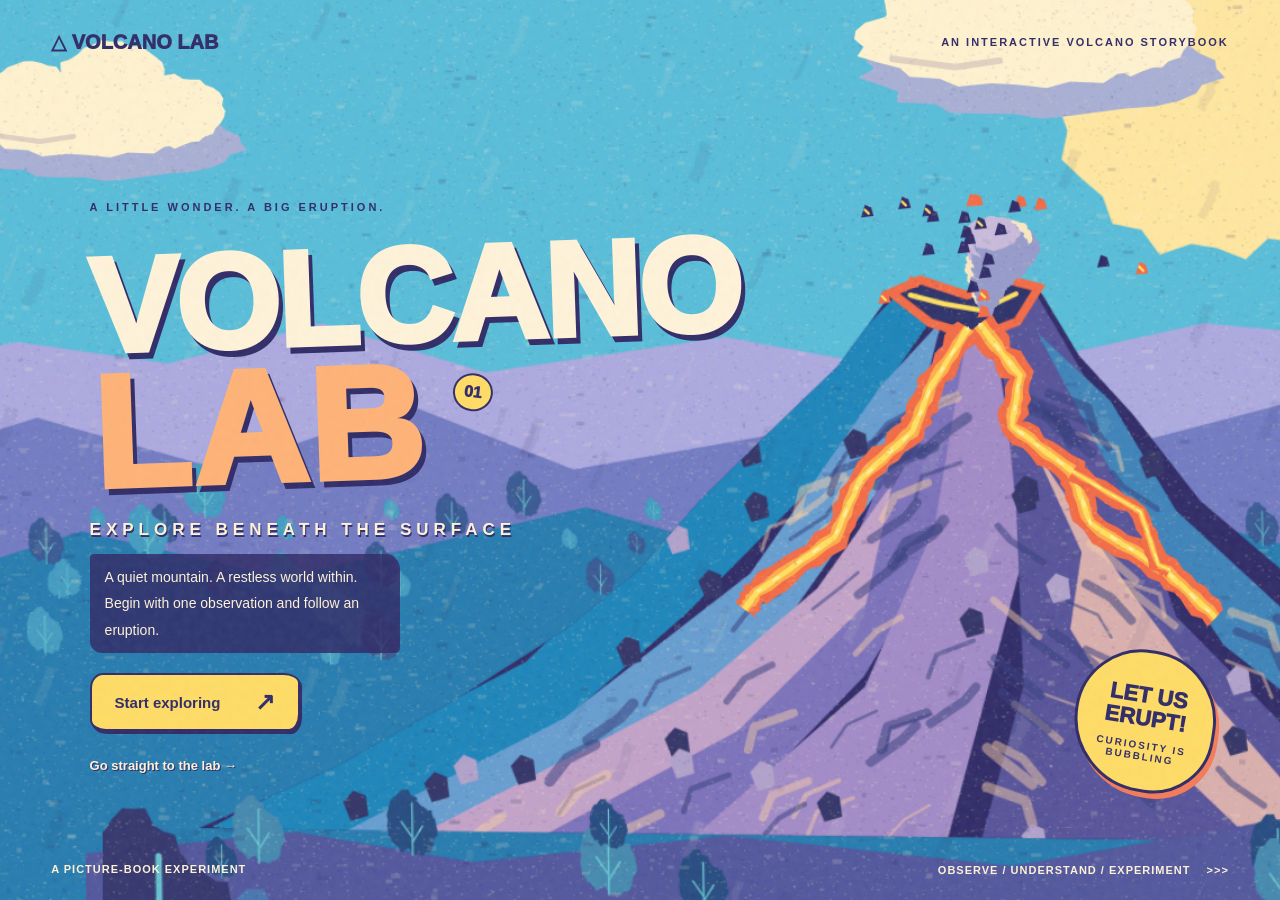
==== commit 01f1af3d: "Translate Volcano Lab and project documentation into English" ====
--- a/volcano-lab/index.html
+++ b/volcano-lab/index.html
@@ -1,11 +1,11 @@
 <!doctype html>
-<html lang="zh-CN">
+<html lang="en">
 <head>
   <meta charset="utf-8">
   <meta name="viewport" content="width=device-width, initial-scale=1">
   <meta name="theme-color" content="#58bdd9">
-  <meta name="description" content="调节岩浆黏度与气体含量，观察一次属于你的火山实验。">
-  <title>Volcano Lab｜火山实验室</title>
+  <meta name="description" content="Adjust magma viscosity and gas content, trigger an eruption, and discover how volcanoes behave.">
+  <title>Volcano Lab | Interactive Eruption Experiment</title>
   <link rel="stylesheet" href="storybook.css">
   <script src="js/model.js" defer></script>
   <script src="js/scene.js" defer></script>
@@ -17,72 +17,72 @@
 <body data-entry="opening" data-mode="opening">
 
   <section id="opening" class="opening" aria-labelledby="opening-title">
-    <header class="opening-header"><a class="brand" href="index.html">△ VOLCANO LAB</a><span>一本可以动手的火山绘本</span></header>
-    <div class="opening-content"><p class="eyebrow">A LITTLE WONDER. A BIG ERUPTION.</p><h1 id="opening-title">VOLCANO<br><span>LAB</span><i>01</i></h1><p class="opening-cn">火山实验室 · 探索地表之下</p><p class="opening-lead">沉默的山体，流动的内部。<br>从一次观察，走进一场喷发。</p><button id="start-exploring" class="explore-button" type="button">开始探索 <span>↗</span></button><button id="skip-opening" class="quiet-button" type="button">直接进入实验室 →</button></div>
-    <div class="opening-stamp">LET US<br>ERUPT!<span>好奇心，正在冒泡</span></div>
-    <footer class="opening-footer"><span>A PICTURE-BOOK EXPERIMENT</span><span>观察 / 理解 / 亲手实验　 >>> </span></footer>
+    <header class="opening-header"><a class="brand" href="index.html">△ VOLCANO LAB</a><span>AN INTERACTIVE VOLCANO STORYBOOK</span></header>
+    <div class="opening-content"><p class="eyebrow">A LITTLE WONDER. A BIG ERUPTION.</p><h1 id="opening-title">VOLCANO<br><span>LAB</span><i>01</i></h1><p class="opening-cn">EXPLORE BENEATH THE SURFACE</p><p class="opening-lead">A quiet mountain. A restless world within.<br>Begin with one observation and follow an eruption.</p><button id="start-exploring" class="explore-button" type="button">Start exploring <span>↗</span></button><button id="skip-opening" class="quiet-button" type="button">Go straight to the lab →</button></div>
+    <div class="opening-stamp">LET US<br>ERUPT!<span>CURIOSITY IS BUBBLING</span></div>
+    <footer class="opening-footer"><span>A PICTURE-BOOK EXPERIMENT</span><span>OBSERVE / UNDERSTAND / EXPERIMENT　 >>> </span></footer>
   </section>
-  <section id="cinematic" class="cinematic" hidden aria-label="二维电影式知识介绍">
-    <header class="cinematic-header"><a class="brand" href="index.html">△ VOLCANO LAB</a><div><span class="eyebrow">探索镜头 / <span id="camera-readout">场景全景</span></span></div><div><button id="skip-tour" class="quiet-button" type="button">进入知识介绍</button><button id="skip-intro" class="quiet-button" type="button">跳过介绍 →</button></div></header>
-    <section id="cg-dialogue" class="cg-dialogue" hidden aria-labelledby="dialogue-title"><div class="speaker"><strong>VL</strong><span>小岩 · 火山向导<small>YOUR FIELD GUIDE</small></span><span id="dialogue-progress">01 / 05</span></div><div class="dialogue-copy" aria-live="polite" aria-atomic="true"><p id="chapter-tag" class="eyebrow"></p><h2 id="dialogue-title" tabindex="-1"></h2><p id="dialogue-text"></p></div><div class="dialogue-actions"><span>点击显示全文 · Enter / 空格继续 · Esc 跳过</span><button id="continue-dialogue" class="explore-button" type="button">继续 →</button></div></section>
-    <div class="tour-note">地形 → 火山口 → 岩浆与气体 <span>二维镜头 / FIELD CAMERA</span></div>
+  <section id="cinematic" class="cinematic" hidden aria-label="Cinematic 2D volcano introduction">
+    <header class="cinematic-header"><a class="brand" href="index.html">△ VOLCANO LAB</a><div><span class="eyebrow">FIELD CAMERA / <span id="camera-readout">FULL SCENE</span></span></div><div><button id="skip-tour" class="quiet-button" type="button">Start the lesson</button><button id="skip-intro" class="quiet-button" type="button">Skip introduction →</button></div></header>
+    <section id="cg-dialogue" class="cg-dialogue" hidden aria-labelledby="dialogue-title"><div class="speaker"><strong>VL</strong><span>ROCKY · VOLCANO GUIDE<small>YOUR FIELD GUIDE</small></span><span id="dialogue-progress">01 / 05</span></div><div class="dialogue-copy" aria-live="polite" aria-atomic="true"><p id="chapter-tag" class="eyebrow"></p><h2 id="dialogue-title" tabindex="-1"></h2><p id="dialogue-text"></p></div><div class="dialogue-actions"><span>Click to reveal text · Enter / Space to continue · Esc to skip</span><button id="continue-dialogue" class="explore-button" type="button">Continue →</button></div></section>
+    <div class="tour-note">TERRAIN → CRATER → MAGMA & GAS <span>2D VIEW / FIELD CAMERA</span></div>
   </section>
   <div class="shell">
     <header class="header">
-      <a class="brand" href="./index.html" aria-label="Volcano Lab 首页"><span class="brand-icon" aria-hidden="true">△</span> VOLCANO LAB<span class="brand-divider"></span><span class="brand-cn">火山实验室</span></a>
-      <nav class="lab-nav" aria-label="实验室导航"><a href="index.html">返回开场</a><a id="replay-intro" href="index.html?step=lesson">重新观看介绍</a></nav>
+      <a class="brand" href="./index.html" aria-label="Volcano Lab home"><span class="brand-icon" aria-hidden="true">△</span> VOLCANO LAB<span class="brand-divider"></span><span class="brand-cn">FIELD EXPERIMENT</span></a>
+      <nav class="lab-nav" aria-label="Lab navigation"><a href="index.html">Back to opening</a><a id="replay-intro" href="index.html?step=lesson">Replay introduction</a></nav>
     </header>
     <main>
       <section class="intro" aria-labelledby="page-title">
-        <div><p class="eyebrow">FIELD EXPERIMENT / 001 — MAGMA & GAS</p><h1 id="page-title" tabindex="-1">读懂一座<span>火山。</span></h1><p class="lead">改变岩浆的黏稠程度与气体含量，看看这次喷发会有什么不同。</p></div>
-        <p class="intro-index"><span>01</span> 调节参数 <b>→</b> <span>02</span> 触发喷发 <b>→</b> <span>03</span> 观察与理解</p>
+        <div><p class="eyebrow">FIELD EXPERIMENT / 001 — MAGMA & GAS</p><h1 id="page-title" tabindex="-1">READ A <span>VOLCANO.</span></h1><p class="lead">Change magma viscosity and gas content to see how each eruption behaves.</p></div>
+        <p class="intro-index"><span>01</span> SET INPUTS <b>→</b> <span>02</span> TRIGGER <b>→</b> <span>03</span> OBSERVE & EXPLAIN</p>
       </section>
       <div class="lab-grid">
         <section class="controls panel" aria-labelledby="controls-title">
-          <div class="section-heading"><span class="eyebrow">INPUT / 输入</span><span class="tiny">双参数实验</span></div>
-          <h2 id="controls-title">设定你的岩浆</h2>
-          <p class="control-intro">每次只改变一个参数，更容易发现规律。</p>
+          <div class="section-heading"><span class="eyebrow">INPUT</span><span class="tiny">TWO-VARIABLE EXPERIMENT</span></div>
+          <h2 id="controls-title">Set your magma</h2>
+          <p class="control-intro">Change one variable at a time to make patterns easier to spot.</p>
           <div class="parameter">
-            <div class="parameter-top"><label for="viscosity">岩浆黏度 <small>VISCOSITY</small></label><output id="viscosity-value" for="viscosity">40<span> / 100</span></output></div>
+            <div class="parameter-top"><label for="viscosity">Magma viscosity</label><output id="viscosity-value" for="viscosity">40<span> / 100</span></output></div>
             <input id="viscosity" type="range" min="0" max="100" step="1" value="40" aria-describedby="viscosity-help viscosity-scale">
-            <div class="range-labels" id="viscosity-scale"><span>0 · 易流动</span><strong id="viscosity-level">中黏度</strong><span>100 · 很黏稠</span></div>
-            <p class="help" id="viscosity-help">像稀糖浆，还是像浓蜂蜜？黏度越高，岩浆越难流动，气体也越难逸出。</p>
+            <div class="range-labels" id="viscosity-scale"><span>0 · FLUID</span><strong id="viscosity-level">Medium viscosity</strong><span>100 · VERY STICKY</span></div>
+            <p class="help" id="viscosity-help">Runny syrup or thick honey? Higher viscosity makes magma harder to move and gas harder to release.</p>
           </div>
           <div class="parameter gas-parameter">
-            <div class="parameter-top"><label for="gas">气体含量 <small>GAS CONTENT</small></label><output id="gas-value" for="gas">40<span> / 100</span></output></div>
+            <div class="parameter-top"><label for="gas">Gas content</label><output id="gas-value" for="gas">40<span> / 100</span></output></div>
             <input id="gas" type="range" min="0" max="100" step="1" value="40" aria-describedby="gas-help gas-scale">
-            <div class="range-labels" id="gas-scale"><span>0 · 很少</span><strong id="gas-level">中含量</strong><span>100 · 丰富</span></div>
-            <p class="help" id="gas-help">岩浆中的气体会在上升时膨胀。气体越多，越可能推动更强的喷发。</p>
+            <div class="range-labels" id="gas-scale"><span>0 · VERY LITTLE</span><strong id="gas-level">Medium gas</strong><span>100 · ABUNDANT</span></div>
+            <p class="help" id="gas-help">Gas expands as magma rises. More gas can drive a stronger eruption.</p>
           </div>
-          <p class="scale-note">两项均为 0–100 教学相对指数，并非实际黏度单位或气体百分比。</p>
-          <div class="comparison-presets" aria-label="四种典型参数组合"><button type="button" data-preset="15,15" aria-pressed="false" title="低黏度、低气体：平静溢流">平静溢流</button><button type="button" data-preset="15,85" aria-pressed="false" title="低黏度、高气体：熔岩喷泉">熔岩喷泉</button><button type="button" data-preset="85,15" aria-pressed="false" title="高黏度、低气体：近口堆积">近口堆积</button><button type="button" data-preset="85,85" aria-pressed="false" title="高黏度、高气体：爆炸喷发">爆炸喷发</button></div>
-          <div class="actions"><button id="trigger" class="trigger" type="button" aria-disabled="false"><span aria-hidden="true">↗</span> Trigger eruption <small>触发喷发</small></button><button id="reset" class="reset" type="button"><span aria-hidden="true">↺</span> Reset · 重置</button></div>
-          <p id="notice" class="notice" role="status" aria-live="polite" aria-atomic="true">准备好了。触发喷发，观察你的第一组结果。</p>
+          <p class="scale-note">Both controls use relative teaching indices from 0–100, not physical viscosity units or gas percentages.</p>
+          <div class="comparison-presets" aria-label="Four typical input combinations"><button type="button" data-preset="15,15" aria-pressed="false" title="Low viscosity, low gas: gentle effusion">Gentle flow</button><button type="button" data-preset="15,85" aria-pressed="false" title="Low viscosity, high gas: lava fountains">Lava fountains</button><button type="button" data-preset="85,15" aria-pressed="false" title="High viscosity, low gas: near-vent buildup">Near-vent buildup</button><button type="button" data-preset="85,85" aria-pressed="false" title="High viscosity, high gas: explosive eruption">Explosive eruption</button></div>
+          <div class="actions"><button id="trigger" class="trigger" type="button" aria-disabled="false"><span aria-hidden="true">↗</span> Trigger eruption</button><button id="reset" class="reset" type="button"><span aria-hidden="true">↺</span> Reset</button></div>
+          <p id="notice" class="notice" role="status" aria-live="polite" aria-atomic="true">Ready. Trigger an eruption to observe your first results.</p>
         </section>
         <section class="observatory panel" aria-labelledby="scene-title">
-          <div class="scene-top"><div><span class="eyebrow">LIVE / 观察窗</span><h2 id="scene-title">喷发观测台</h2></div><span id="phase" class="phase"><i></i> 等待实验</span></div>
-          <div class="scene-frame"><canvas id="volcano" width="1280" height="720" role="img" aria-label="可切换视角的火山教学模型。尚未喷发；触发后将在下方显示文字结果。">实验结果也会以文字显示。</canvas><div id="camera-notice" class="camera-notice" aria-live="polite"></div><div class="scene-caption"><span>手绘火山世界 / 非真实比例</span><span id="scene-state">SYSTEM READY</span></div></div>
-          <p class="render-status" id="render-status" role="status">正在准备二维手绘场景…</p>
-          <div class="observation-tools"><div class="tool-block"><h3 class="observation-title">切换视角</h3><p class="tool-help">平滑移动镜头；不会改变参数。</p><div class="view-buttons" role="group" aria-label="切换二维观察镜头"><button type="button" data-view="front" aria-pressed="true">场景全景</button><button type="button" data-view="crater" aria-pressed="false">火山口特写</button><button type="button" data-view="section" aria-pressed="false">山体剖面</button></div></div><div class="tool-block"><h3 class="observation-title">观察部位</h3><p class="tool-help">镜头靠近并高亮目标；再次点击会重新聚焦。</p><div class="part-buttons" role="group" aria-label="观察火山部位"><button type="button" data-part="crater" aria-pressed="false" title="放大火山口并显示解释">火山口</button><button type="button" data-part="ash" aria-pressed="false" title="观察喷发后的火山灰云">火山灰云</button><button type="button" data-part="lava" aria-pressed="false" title="观察沿沟壑延伸的熔岩流">熔岩流</button><button type="button" data-part="village" aria-pressed="false" title="观察山脚聚落、农田和水渠">山脚村庄</button></div></div><button id="return-overview" class="return-overview" type="button">↙ 返回全景</button><p id="part-description" class="part-description" role="status">选择视角或部位开始观察。灰云和熔岩会在喷发后出现。</p></div>
-          <div class="scene-legend"><span><i class="key lava-key"></i> 活跃熔岩</span><span><i class="key ash-key"></i> 火山灰</span><span><i class="key ejecta-key"></i> 喷出物</span><span class="duration">压力积累 → 喷发 → 稳定</span></div>
-          <div class="progress-track" role="progressbar" aria-label="喷发进度" aria-valuemin="0" aria-valuemax="100" aria-valuenow="0" id="progress"><span></span></div>
+          <div class="scene-top"><div><span class="eyebrow">LIVE VIEW</span><h2 id="scene-title">Eruption observatory</h2></div><span id="phase" class="phase"><i></i> Ready</span></div>
+          <div class="scene-frame"><canvas id="volcano" width="1280" height="720" role="img" aria-label="Volcano teaching model with selectable views. No eruption yet; text results appear below after an eruption.">Experiment results are also provided as text.</canvas><div id="camera-notice" class="camera-notice" aria-live="polite"></div><div class="scene-caption"><span>HAND-PAINTED VOLCANO WORLD / NOT TO SCALE</span><span id="scene-state">SYSTEM READY</span></div></div>
+          <p class="render-status" id="render-status" role="status">Preparing the 2D hand-painted scene…</p>
+          <div class="observation-tools"><div class="tool-block"><h3 class="observation-title">Change view</h3><p class="tool-help">Move the camera smoothly without changing inputs.</p><div class="view-buttons" role="group" aria-label="Change the 2D observation view"><button type="button" data-view="front" aria-pressed="true">Full scene</button><button type="button" data-view="crater" aria-pressed="false">Crater close-up</button><button type="button" data-view="section" aria-pressed="false">Volcano cutaway</button></div></div><div class="tool-block"><h3 class="observation-title">Observe a feature</h3><p class="tool-help">Move closer and highlight the target; select again to refocus.</p><div class="part-buttons" role="group" aria-label="Observe volcano features"><button type="button" data-part="crater" aria-pressed="false" title="Zoom in on the crater and show an explanation">Crater</button><button type="button" data-part="ash" aria-pressed="false" title="Observe the ash cloud after an eruption">Ash cloud</button><button type="button" data-part="lava" aria-pressed="false" title="Observe lava flowing down gullies">Lava flow</button><button type="button" data-part="village" aria-pressed="false" title="Observe the foothill village, fields, and canals">Foothill village</button></div></div><button id="return-overview" class="return-overview" type="button">↙ Return to overview</button><p id="part-description" class="part-description" role="status">Choose a view or feature to begin observing. Ash and lava appear after the eruption starts.</p></div>
+          <div class="scene-legend"><span><i class="key lava-key"></i> Active lava</span><span><i class="key ash-key"></i> Volcanic ash</span><span><i class="key ejecta-key"></i> Ejecta</span><span class="duration">PRESSURE BUILDS → ERUPTION → SETTLING</span></div>
+          <div class="progress-track" role="progressbar" aria-label="Eruption progress" aria-valuemin="0" aria-valuemax="100" aria-valuenow="0" id="progress"><span></span></div>
         </section>
       </div>
       <section class="results" aria-labelledby="results-title" data-revealed="false">
-        <div class="results-heading"><div class="section-heading"><span class="eyebrow">OUTPUT / 观测结果</span><h2 id="results-title">这次喷发告诉我们什么？</h2></div><p id="result-context">等待实验 · 结果将在触发后生成</p></div>
+        <div class="results-heading"><div class="section-heading"><span class="eyebrow">OUTPUT / OBSERVATIONS</span><h2 id="results-title">What does this eruption reveal?</h2></div><p id="result-context">Ready · Results appear after an eruption</p></div>
         <div class="metrics">
-          <article class="metric"><span class="metric-label"><i class="metric-symbol">≈</i> 熔岩流动</span><p><strong id="flow-result">—</strong><span id="flow-unit">流动指数 / 100</span></p><div class="meter"><span id="flow-meter"></span></div><small id="flow-description">观察熔岩能铺展多远</small></article>
-          <article class="metric"><span class="metric-label"><i class="metric-symbol">↑</i> 火山灰高度</span><p><strong id="ash-result">—</strong><span>高度指数 / 100</span></p><div class="meter"><span id="ash-meter"></span></div><small id="ash-description">观察灰柱升起的高度</small></article>
-          <article class="metric"><span class="metric-label"><i class="metric-symbol">ϟ</i> 喷发强度</span><p><strong id="intensity-result">—</strong><span>强度指数 / 100</span></p><div class="meter"><span id="intensity-meter"></span></div><small id="intensity-description">观察喷出物的活跃程度</small></article>
-          <article class="metric"><span class="metric-label"><i class="metric-symbol">◎</i> 危险范围</span><p><strong id="hazard-result">—</strong><span>范围指数 / 100</span></p><div class="meter"><span id="hazard-meter"></span></div><small id="hazard-description">综合熔岩铺展与爆发影响</small></article>
+          <article class="metric"><span class="metric-label"><i class="metric-symbol">≈</i> Lava flow</span><p><strong id="flow-result">—</strong><span id="flow-unit">FLOW INDEX / 100</span></p><div class="meter"><span id="flow-meter"></span></div><small id="flow-description">How far can the lava spread?</small></article>
+          <article class="metric"><span class="metric-label"><i class="metric-symbol">↑</i> Ash height</span><p><strong id="ash-result">—</strong><span>HEIGHT INDEX / 100</span></p><div class="meter"><span id="ash-meter"></span></div><small id="ash-description">How high does the ash column rise?</small></article>
+          <article class="metric"><span class="metric-label"><i class="metric-symbol">ϟ</i> Eruption intensity</span><p><strong id="intensity-result">—</strong><span>INTENSITY INDEX / 100</span></p><div class="meter"><span id="intensity-meter"></span></div><small id="intensity-description">How active is the ejecta?</small></article>
+          <article class="metric"><span class="metric-label"><i class="metric-symbol">◎</i> Hazard range</span><p><strong id="hazard-result">—</strong><span>RANGE INDEX / 100</span></p><div class="meter"><span id="hazard-meter"></span></div><small id="hazard-description">Combined effect of lava spread and explosive activity</small></article>
         </div>
-        <article class="explanation" aria-labelledby="explanation-title"><div class="explanation-label"><span class="eyebrow">WHY IT HAPPENS</span><h3 id="explanation-title">从一次观察开始</h3><span id="style-badge" class="style-badge">等待喷发</span></div><div class="explanation-copy"><p id="explanation-text">试着先用较低黏度和较少气体喷发一次，再提高两个参数。留意：熔岩流得更远，是否一定意味着火山灰也更高？</p><p id="next-experiment" class="next-experiment">实验提示：比较时只改变一个参数，另一个保持不变。</p></div></article>
+        <article class="explanation" aria-labelledby="explanation-title"><div class="explanation-label"><span class="eyebrow">WHY IT HAPPENS</span><h3 id="explanation-title">Start with one observation</h3><span id="style-badge" class="style-badge">Awaiting eruption</span></div><div class="explanation-copy"><p id="explanation-text">Try one eruption with low viscosity and little gas, then raise both inputs. Notice: does lava traveling farther always mean a taller ash column?</p><p id="next-experiment" class="next-experiment">Experiment tip: change one variable at a time and hold the other steady.</p></div></article>
       </section>
-      <article id="history-card" class="history-card" hidden aria-labelledby="history-heading"><div><p class="eyebrow">THEN & NOW / 教学类比</p><h2 id="history-heading">历史喷发对照</h2><div id="history-year" class="history-year"></div><p id="history-context"></p></div><div><h3 id="history-name"></h3><p id="history-summary"></p><p id="history-similarity" class="history-similarity"></p><p id="history-limits"></p><a id="history-source" target="_blank" rel="noopener noreferrer"></a><p class="history-caveat">只比较部分喷发表现，不对应真实规模或危险范围。这两个滑块不能单独解释真实火山，本模拟没有预测历史或未来事件。</p></div></article>
-      <aside class="model-note"><span class="note-icon" aria-hidden="true">i</span><p><strong>这是探索工具，不是火山预测。</strong> 动画和全部指数来自教学简化模型，不对应真实距离、高度或 VEI 等级。实际喷发还受温度、成分、地形、风向等影响；图中边界不代表安全线。<a href="https://www.usgs.gov/faqs/how-do-volcanoes-erupt" target="_blank" rel="noopener noreferrer">了解科学原理 ↗</a></p></aside>
-      <noscript><p class="noscript">请启用 JavaScript 后进行实验。此页面无需联网或安装依赖。</p></noscript>
+      <article id="history-card" class="history-card" hidden aria-labelledby="history-heading"><div><p class="eyebrow">THEN & NOW / TEACHING ANALOGY</p><h2 id="history-heading">Historical eruption comparison</h2><div id="history-year" class="history-year"></div><p id="history-context"></p></div><div><h3 id="history-name"></h3><p id="history-summary"></p><p id="history-similarity" class="history-similarity"></p><p id="history-limits"></p><a id="history-source" target="_blank" rel="noopener noreferrer"></a><p class="history-caveat">This compares selected eruption behavior, not real scale or hazard range. Two sliders cannot explain a real volcano, and this simulation does not predict past or future events.</p></div></article>
+      <aside class="model-note"><span class="note-icon" aria-hidden="true">i</span><p><strong>This is an exploration tool, not a volcano forecast.</strong> The animation and indices come from a simplified teaching model, not real distances, heights, or VEI levels. Real eruptions also depend on temperature, composition, terrain, wind, and more; illustrated boundaries are not safety lines. <a href="https://www.usgs.gov/faqs/how-do-volcanoes-erupt" target="_blank" rel="noopener noreferrer">Learn the science ↗</a></p></aside>
+      <noscript><p class="noscript">Enable JavaScript to run the experiment. The page requires no installation or network connection.</p></noscript>
     </main>
-    <footer><span>VOLCANO LAB <span class="footer-dot">/</span> 让看不见的原理，看得见。</span><span>观察 · 比较 · 再试一次</span></footer>
+    <footer><span>VOLCANO LAB <span class="footer-dot">/</span> MAKE HIDDEN PROCESSES VISIBLE.</span><span>OBSERVE · COMPARE · TRY AGAIN</span></footer>
   </div>
 </body>
 </html>
